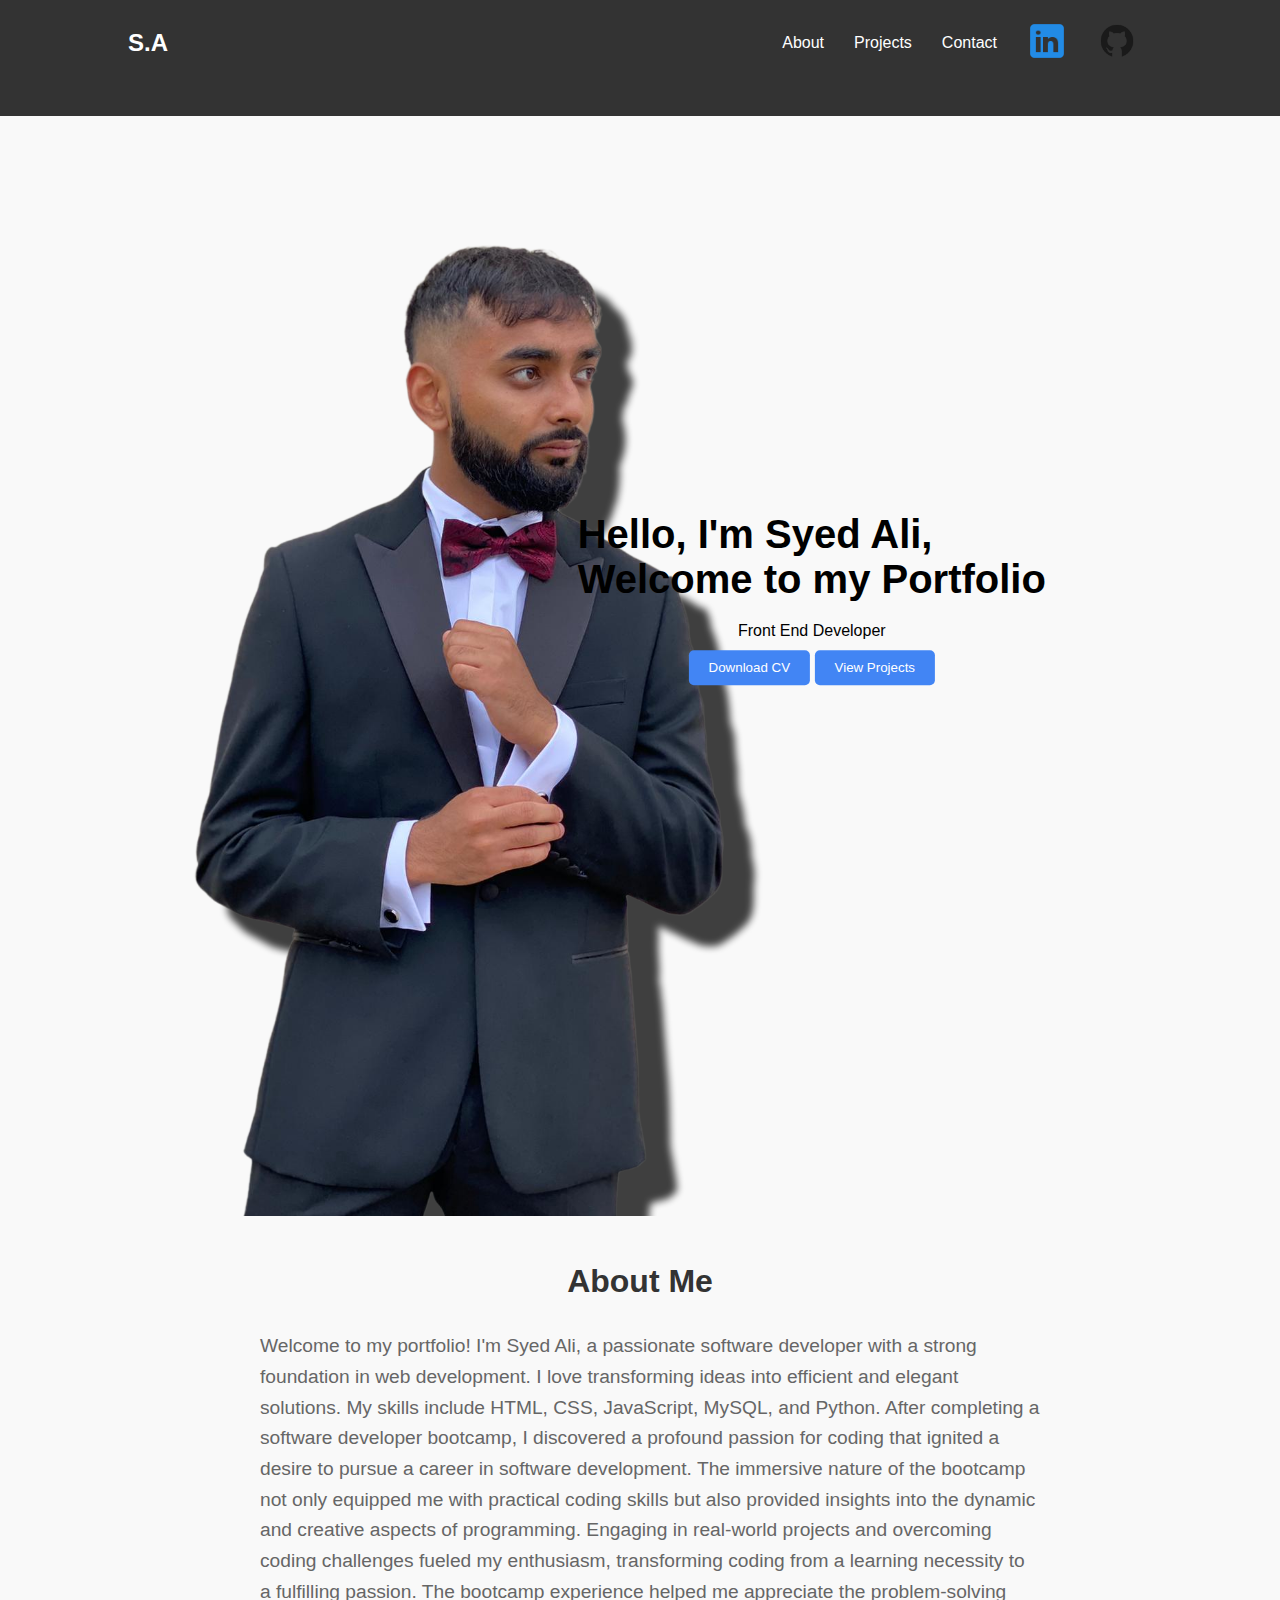
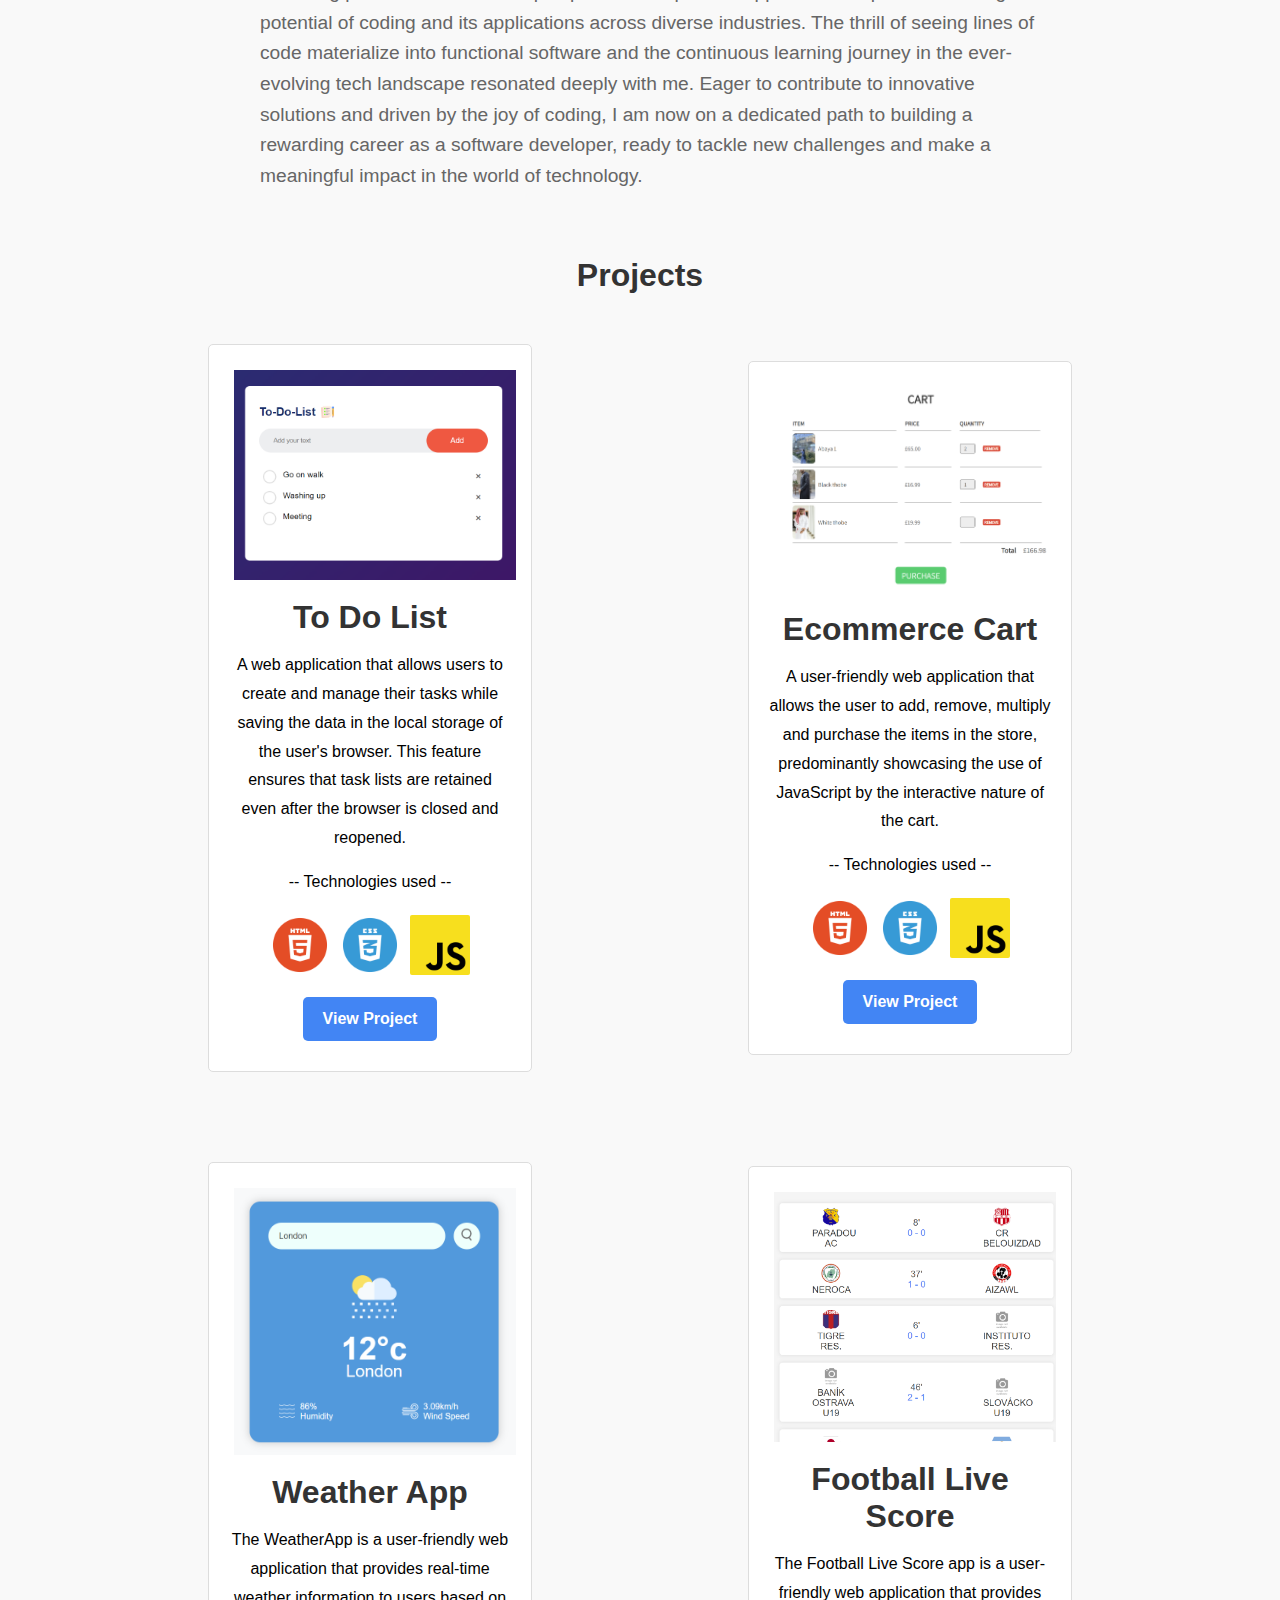
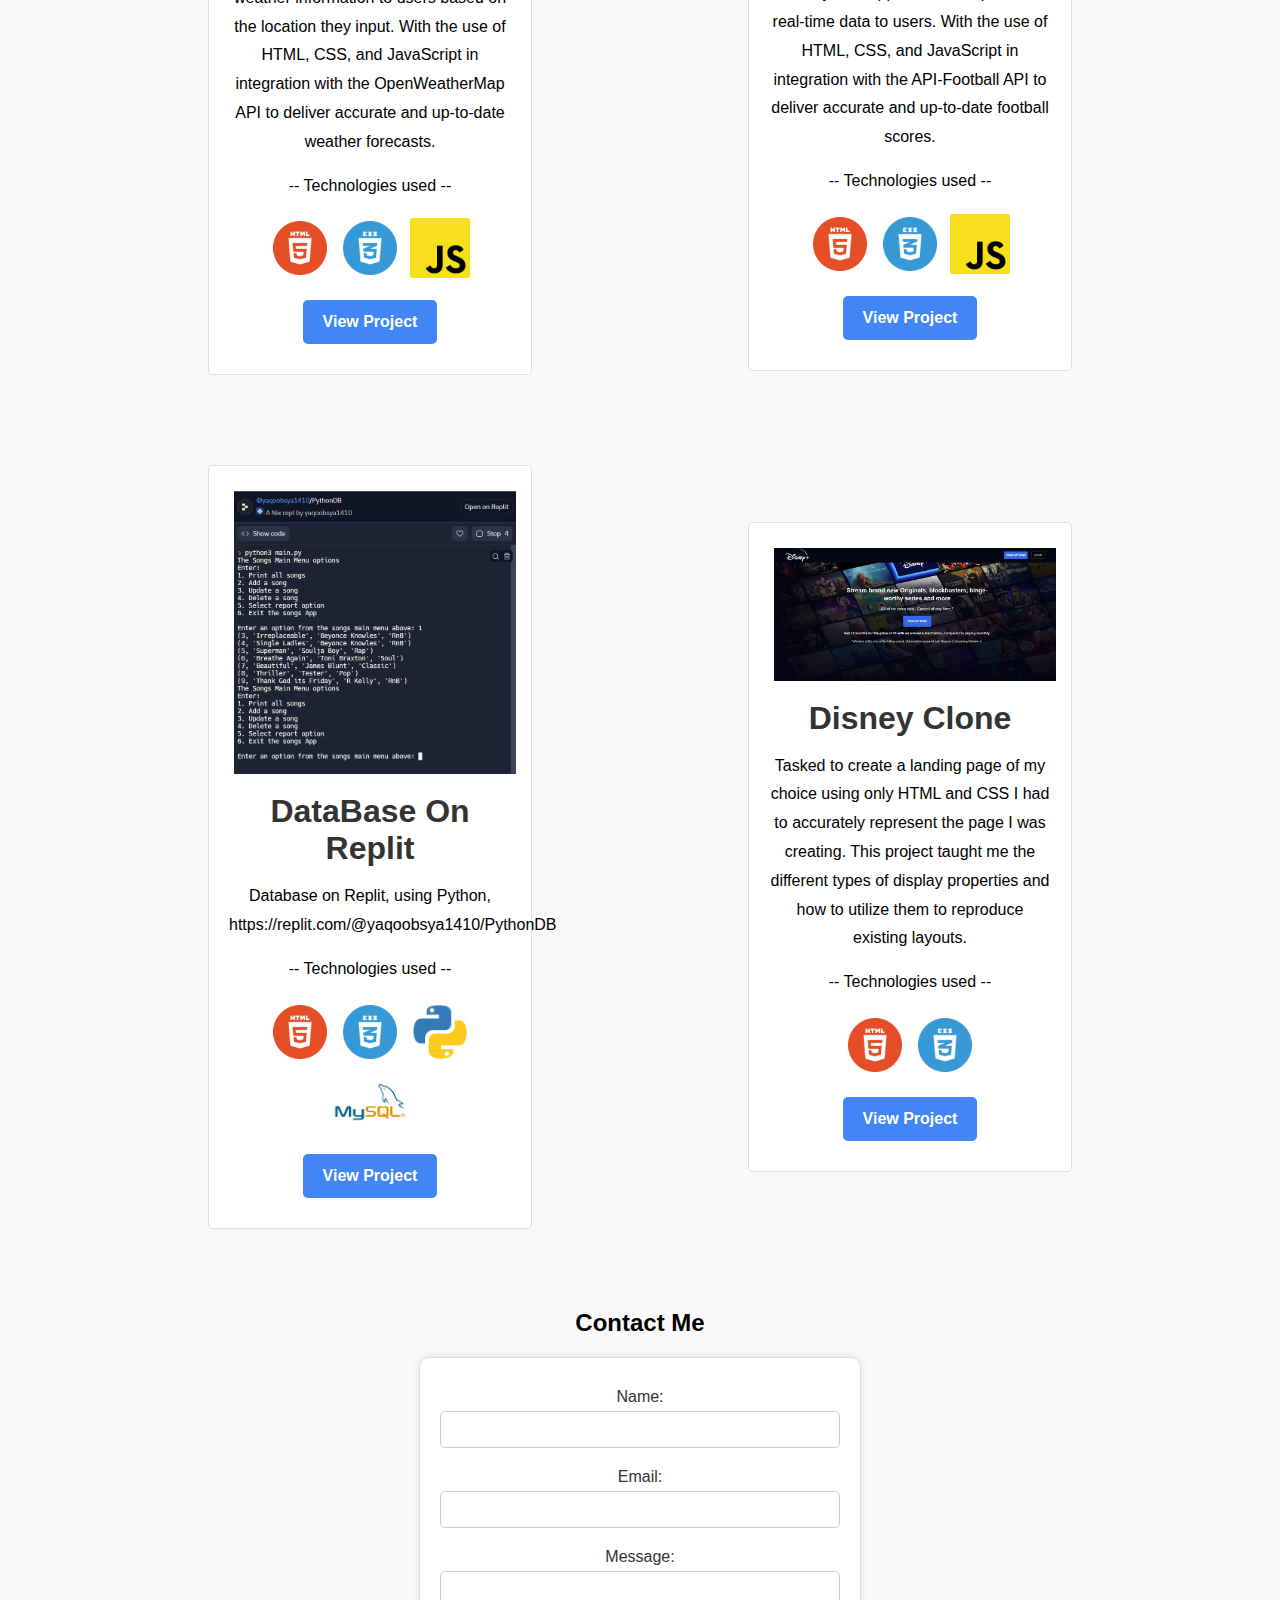
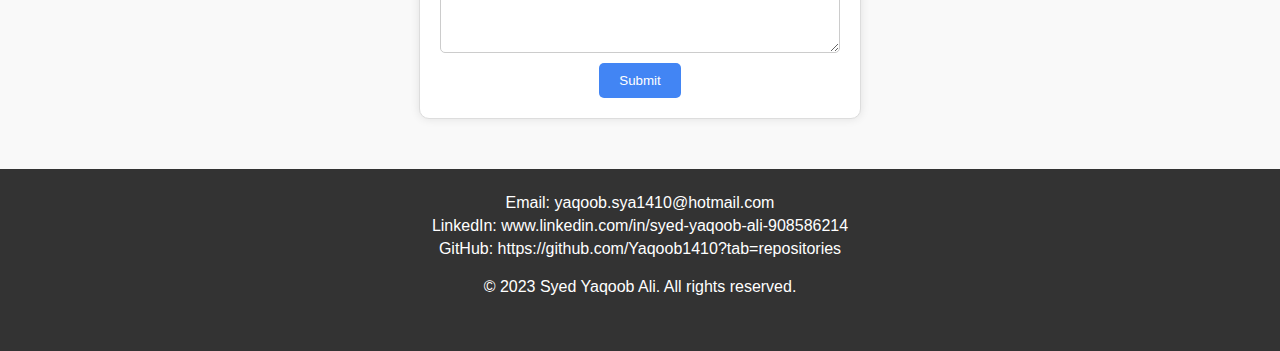
==== index.html @ 2370b1eb "Update index.html" ====
<!DOCTYPE html>
<html lang="en">

<head>
    <meta charset="UTF-8">
    <meta name="viewport" content="width=device-width, initial-scale=1.0">
    <title>Developer Portfolio</title>
    <link rel="stylesheet" href="style2.css">
</head>

<body>
    <nav class="navbar">
        <div class="container">
            <div class="logo">S.A</div>
            <div class="menu-icon" onclick="toggleMenu()">
                <div class="bar"></div>
                <div class="bar"></div>
                <div class="bar"></div>
            </div>
            <ul class="nav-list">
                <li><a href="#about">About</a></li>
                <li><a href="#projects">Projects</a></li>
                <li><a href="#contact">Contact</a></li>
                <li><a href="https://linkedin.com/in/syed-yaqoob-ali-908586214"><img class="nav-logo" src="Images/icons8-linkedin-50 (1).png" alt=""></a></li>
                <li><a href="https://github.com/Yaqoob1410?tab=repositories"><img class="nav-logo" src="Images/icons8-github-64.png" alt=""></a></li>
            </ul>
        </div>
    </nav>

    <section class="hero" id="hero">
        <div class="container">
            <div class="hero-content">
                <h1>Hello, I'm Syed Ali, <br> Welcome to my Portfolio</h1>
                <p>Front End Developer</p>
                <a href="Images/Syed Yaqoob Ali CV.pdf" download="your-cv.pdf"><button>Download CV</button></a>
                <button onclick="scrollToProjects()">View Projects</button>
            </div>
        </div>
    </section>

    <section class="about" id="about">
        <h2>About Me</h2>
        <div class="about-content">
            <p>Welcome to my portfolio! I'm Syed Ali, a passionate software developer with a strong foundation in web development. 
                I love transforming ideas into efficient and elegant solutions. My skills include HTML, CSS, JavaScript, MySQL, and Python. 
                After completing a software developer bootcamp, I discovered a profound passion for coding that ignited a desire to pursue a 
                career in software development. The immersive nature of the bootcamp not only equipped me with practical coding skills but also 
                provided insights into the dynamic and creative aspects of programming. Engaging in real-world projects and overcoming coding challenges 
                fueled my enthusiasm, transforming coding from a learning necessity to a fulfilling passion.
                The bootcamp experience helped me appreciate the problem-solving potential of coding and its applications across diverse industries. 
                The thrill of seeing lines of code materialize into functional software and the continuous learning journey in the ever-evolving tech 
                landscape resonated deeply with me. Eager to contribute to innovative solutions and driven by the joy of coding, I am now on a dedicated 
                path to building a rewarding career as a software developer, ready to tackle new
                challenges and make a meaningful impact in the world of technology.</p>
        </div>
    </section>

<section class="projects" id="projects">
    <h1>Projects</h1>
    <div class="main">
        <div class="cards">
            <div class="image">
                <img src="Images/To-do-list.png" alt="Project 1">
            </div>
            <div class="title">
                <h1>To Do List</h1>
            </div>
            <div class="des">
                <p>A web application that allows users to create and manage their tasks while saving the data in the local 
                    storage of the user's browser. This feature ensures that task lists are retained even after the browser is closed and reopened.</p>
                <p>-- Technologies used --</p>
                <img src="Images/html.png" alt="">
                <img src="Images/css.png" alt="">
                <img src="Images/javascript.png" alt="">
                <div class="button-container">
                    <button class="button"><a href="to-do-list/index.html">View Project</a></button>
                </div>
            </div>
        </div>
        <div class="cards">
            <div class="image">
                <img src="Images/Khaleeji-Cart.png" alt="Project 1">
            </div>
            <div class="title">
                <h1>Ecommerce Cart</h1>
            </div>
            <div class="des">
                <p>A user-friendly web application that allows the user to add, remove, multiply and purchase the items in the store,
                     predominantly showcasing the use of JavaScript by the interactive nature of the cart.</p>
                <p>-- Technologies used --</p>
                <img src="Images/html.png" alt="">
                <img src="Images/css.png" alt="">
                <img src="Images/javascript.png" alt="">
                <div class="button-container">
                    <button class="button"><a href="Shopping cart/store.html">View Project</a></button>
                </div>
            </div>
        </div>
        
        <div class="cards">
            <div class="image">
                <img src="Images/weatherApp.png" alt="Project 1">
            </div>
            <div class="title">
                <h1>Weather App</h1>
            </div>
            <div class="des">
                <p>The WeatherApp is a user-friendly web application that provides real-time weather information to users based on the location they input. 
                    With the use of HTML, CSS, and JavaScript in integration with the OpenWeatherMap API to deliver accurate and up-to-date weather forecasts.</p>
                <p>-- Technologies used --</p>
                <img src="Images/html.png" alt="">
                <img src="Images/css.png" alt="">
                <img src="Images/javascript.png" alt="">
                <div class="button-container">
                    <button class="button"><a href="Weather App/index.html">View Project</a></button>
                </div>
            </div>
        </div>

        <div class="cards">
            <div class="image">
                <img src="Images/Footy-live-score.png" alt="Project 1">
            </div>
            <div class="title">
                <h1>Football Live Score</h1>
            </div>
            <div class="des">
                <p>The Football Live Score app is a user-friendly web application that provides real-time data to users. 
                    With the use of HTML, CSS, and JavaScript in integration with the API-Football API to deliver accurate and up-to-date football scores. </p>
                <p>-- Technologies used --</p>
                <img src="Images/html.png" alt="">
                <img src="Images/css.png" alt="">
                <img src="Images/javascript.png" alt="">
                <div class="button-container">
                    <button class="button"><a href="footy app/index.html">View Project</a></button>
                </div>
            </div>
        </div>

        <div class="cards">
            <div class="image">
                <img src="Images/replit.png" alt="Project 1">
            </div>
            <div class="title">
                <h1>DataBase On Replit</h1>
            </div>
            <div class="des">
                <p>Database on Replit, using Python,
                   <a>https://replit.com/@yaqoobsya1410/PythonDB</a></p>
                <p>-- Technologies used --</p>
                <img src="Images/html.png" alt="">
                <img src="Images/css.png" alt="">
                <img src="Images/python.png" alt="">
                <img src="Images/MySQL.png" alt="">
                <div class="button-container">
                    <button class="button"><a href="Python/PortfolioPython/index.html">View Project</a></button>
                </div>
            </div>
        </div>

        <div class="cards">
            <div class="image">
                <img src="Images/DisneySS.png" alt="Project 1">
            </div>
            <div class="title">
                <h1>Disney Clone</h1>
            </div>
            <div class="des">
                <p>Tasked to create a landing page of my choice using only HTML and CSS I had to accurately represent the page I was creating. 
                    This project taught me the different types of display properties and how to utilize them to reproduce existing layouts.</p>
                <p>-- Technologies used --</p>
                <img src="Images/html.png" alt="">
                <img src="Images/css.png" alt="">
                <div class="button-container">
                    <button class="button"><a href="Disney/index.html">View Project</a></button>
                </div>
            </div>
        </div>
    </div>

</section>

    <div class="container">
        <h2>Contact Me</h2>
        <form id="contactForm" onsubmit="submitForm(event)">
            <label for="name">Name:</label>
            <input type="text" id="name" name="name" required>

            <label for="email">Email:</label>
            <input type="email" id="email" name="email" required>

            <label for="message">Message:</label>
            <textarea id="message" name="message" rows="4" required></textarea>

            <button type="submit">Submit</button>
        </form>
        <p id="confirmationMessage"></p>
    </div>

    <footer>
        <div class="container">
            <div class="contact-info" id="contact">
                <p>Email: yaqoob.sya1410@hotmail.com</p>
                <p>LinkedIn: www.linkedin.com/in/syed-yaqoob-ali-908586214</p>
                <p>GitHub: <a href="https://github.com/Yaqoob1410?tab=repositories" target="_blank"></a>https://github.com/Yaqoob1410?tab=repositories</p>
            </div>
            <div class="copyright">
                <p>&copy; 2023 Syed Yaqoob Ali. All rights reserved.</p>
            </div>
        </div>
    </footer>   

    <script>
        function scrollToProjects() {
            document.getElementById('projects').scrollIntoView({
                behavior: 'smooth'
            });
        }

        function toggleMenu() {
            var navList = document.querySelector('.nav-list');
            navList.classList.toggle('show');
        }

        function submitForm(event) {
            event.preventDefault();

            // Form fields
            var name = document.getElementById('name').value;
            var email = document.getElementById('email').value;
            var message = document.getElementById('message').value;

            // Simple form validation
            if (name.trim() === '' || email.trim() === '' || message.trim() === '') {
                alert('Please fill in all fields.');
                return;
            }

            // Display confirmation message
            var confirmationMessage = document.getElementById('confirmationMessage');
            confirmationMessage.textContent = `Thank you, ${name}! Your message has been received.`;

            // Clear form fields
            document.getElementById('contactForm').reset();
        }

        let slideIndex = 0;
        showSlides();

        function plusSlides(n) {
            showSlides(slideIndex += n);
        }

        function showSlides() {
            let i;
            const slides = document.getElementsByClassName("mySlides");
            if (slideIndex >= slides.length) { slideIndex = 0 }
            if (slideIndex < 0) { slideIndex = slides.length - 1 }
            for (i = 0; i < slides.length; i++) {
                slides[i].style.display = "none";
            }
            slides[slideIndex].style.display = "block";
            slideIndex++;
            setTimeout(showSlides, 5000); // Change slide every 2 seconds
        }

    </script>
</body>

</html>
---- style2.css ----
body {
    font-family: 'Arial', sans-serif;
    margin: 0;
    padding: 0;
    background-color: #f9f9f9;
}

.container {
    width: 80%;
    margin: 0 auto;
}


h1, h2, h3, h4, h5, h6 {
    text-align: center;
}
h1 {
    margin: 0;
}

p {
    margin: 5px 0;
}

.navbar {
    background-color: #333;
    color: #fff;
    padding: 5px 0;
}

.navbar .container {
    display: flex;
    justify-content: space-between;
    align-items: center;
}

.logo {
    font-size: 24px;
    font-weight: bold;
}

.nav-list {
    list-style: none;
    display: flex;
    align-items: center;
}

.nav-list li {
    margin: 0 15px;
}

.nav-list a {
    text-decoration: none;
    color: #fff;
}

.nav-logo {
    height: 40px; /* Set the initial height */
    transition: transform 0.3s ease-in-out; /* Add a transition for smooth scaling */
}

.nav-logo:hover {
    transform: scale(1.2); /* Scale the logo on hover */
}

.menu-icon {
    display: none;
    flex-direction: column;
    cursor: pointer;
}

li a img {
    height: 40px;
}

.bar {
    height: 5px;
    width: 30px;
    background-color: #fff;
    margin: 6px 0;
}

@media screen and (max-width: 768px) {
    .menu-icon {
        display: flex;
    }

    .nav-list {
        display: none;
        flex-direction: column;
        width: 100%;
        position: absolute;
        top: 60px;
        left: 0;
        background-color: #333;
    }

    .nav-list.show {
        display: flex;
    }
}


.hero {
    background-image: url('Images/portfolio_pic_edit.png');
    background-size: contain;
    background-position: center;
    background-repeat: no-repeat;
    background-position-y: 100px;
    background-position-x: 50px;
    text-align: center;
    padding: 100px 0;
    height: 100vh;
    position: relative; /* Add this line to set .hero-content's position relative to the hero */

}

/* Add a media query for smaller screens */
@media only screen and (max-width: 768px) {
    .hero {
        background-position: center;
        background-position-y: 50px;
        background-position-x: 20px;
    }
}

.hero-content {
    max-width: 600px;
    margin: 0 auto;
    position: absolute;
    top: 50%;
    right: 0;
    transform: translate(-50%, -90%);
    text-align: right; /* Align text and button to the right */
    text-align: center;
}

.hero h1 {
    font-size: 40px;
    margin: 20px 0;
    text-align: left;
}

.hero p {
    margin: 10px 0;
}

.hero-socials {
    padding: 20px;
}

button {
    background-color: #4285f4;
    color: #fff;
    padding: 10px 20px;
    border: none;
    border-radius: 5px;
    cursor: pointer;
}

button:hover {
    background-color: #3367d6;
}
/* Add this CSS code to your style2.css file or in the head of your HTML document */


.about {
    background-color: #f8f8f8; /* Background color for the About section */
    padding: 50px 0; /* Add some padding for better spacing */

    /* Center the content */
    display: flex;
    flex-direction: column;
    align-items: center;
    text-align: center;
}

.about h2 {
    font-size: 2em; /* Adjust the font size as needed */
    color: #333; /* Text color */
}

.about-content {
    max-width: 800px; /* Limit the width of the content */
    display: flex; /* Use flexbox to align image and text */
    align-items: center; /* Align items vertically in the flex container */
    justify-content: center; /* Center the content horizontally */
    text-align: left; /* Align text to the left */
}

.about-content p {
    font-size: 1.2em; /* Adjust the font size as needed */
    color: #666; /* Text color */
    line-height: 1.6; /* Set line height for better readability */
    margin-left: 20px; /* Add some space between the image and text */
}

.projects h1 {
    font-size: 2em; /* Adjust the font size as needed */
    color: #333; /* Text color */
}

.main {
    display: flex;
    flex-wrap: wrap;
    justify-content: space-around;
    align-items: center;
    padding: 0 100px;
}

.cards {
    background-color: #fff;
    border: 1px solid #ddd;
    width: 30%;
    border-radius: 5px;
    margin: 40px;
    border-radius: 5px;
    padding: 20px;
    text-align: center;
    cursor: pointer;
    transition: transform 0.3s ease-in-out;
    box-sizing: border-box;
    margin-top: 50px;
    display: inline-block;
}

.cards:hover{
    transform: scale(1.05);
}

.image img{
    width: 100%;
    margin: 5px;
}

.title {
    text-align: center;
    padding: 10px 0;
}

.des {
    text-align: center;
}

.des p {
    line-height: 1.8em;
    padding-bottom: 10px;
}

.des img {
    border-radius: 5px;
    height: 60px;
    padding: 3px;
    transition: transform 0.5s ease-in-out, height 0.5s ease-in-out; /* Add transition for height */
}

.des img:hover {
    transform: rotate(360deg) scale(1.2); /* Apply both rotation and scaling on hover */
}

.button-container {
    margin-bottom: 10px; /* Adjust as needed */
    margin-top: 15px; /* Adjust as needed */

}

.button {
    background-color: #4285f4;
    color: #fff;
    padding: 10px 20px;
    border: none;
    border-radius: 5px;
    cursor: pointer;
    transition: background-color 0.3s ease-in-out;
    text-align: center;
    font-size: 16px;
    font-weight: bold;
    line-height: 1.5;
}

.button a {
    text-decoration: none;
    color: inherit; /* Use the button's text color */
}

.button:hover {
    background-color: #3367d6;
}

footer {
    width: 100%;
    background-color: #333;
    color: #fff;
    text-align: center;
    padding: 20px 0;
}

.contact-info p {
    margin: 5px 0;
}

.contact-info {
    text-align: center;
}

.contact-info a {
    color: #fff;
    text-decoration: underline;
}

.copyright {
    margin-top: 20px;
}


/* ... Your existing styles ... */

.container {
    width: 80%;
    margin: 0 auto;
}

/* Add styles for the contactForm */
#contactFormContainer {
    text-align: center; /* Center the text */
}

#contactForm {
    width: 60%; /* Adjust the width as needed */
    max-width: 400px; /* Add a max-width for responsiveness */
    margin: 0 auto; /* Center the form horizontally */
    display: flex;
    flex-direction: column;
    align-items: center;
    background-color: #fff;
    border: 1px solid #ddd;
    border-radius: 10px;
    padding: 20px;
    margin-top: 20px;
    box-shadow: 0 0 10px rgba(0, 0, 0, 0.1);
}

label {
    margin-top: 10px;
    color: #333;
}

input,
textarea {
    width: 100%;
    padding: 10px;
    margin-top: 5px;
    margin-bottom: 10px;
    box-sizing: border-box;
    border: 1px solid #ccc;
    border-radius: 5px;
}

button {
    background-color: #4285f4;
    color: #fff;
    padding: 10px 20px;
    border: none;
    border-radius: 5px;
    cursor: pointer;
    transition: background-color 0.3s ease-in-out;
}

button:hover {
    background-color: #3367d6;
}

#confirmationMessage {
    margin-top: 20px;
    color: #333;
}


.about {
    padding: 20px 0; /* Reduce the padding on the top and bottom */
    background-color: #f9f9f9;
    margin-bottom: 20px; /* Reduce the margin between sections */
}

.projects {
    padding: 20px 0; /* Reduce the padding on the top and bottom */
}

.container {
    padding-bottom: 30px; /* Increase the padding between the contact section and footer */
}

#download-btn {

    background-color: #4285f4;
    color: #fff;
    padding: 10px 20px;
    border: none;
    border-radius: 5px;
    cursor: pointer;
  }

#download-btn:hover {
    background-color: #3367d6;
}


/* ... (your existing styles) ... */

/* Media query for screens with a maximum width of 768px (typical for mobile devices) */
@media screen and (max-width: 768px) {

    /* Navbar styles */
    .navbar .container {
        flex-direction: column;
        align-items: flex-start;
    }

    .logo {
        margin-bottom: 10px;
    }

    .nav-list {
        display: none;
        flex-direction: column;
        width: 100%;
        position: absolute;
        top: 60px;
        left: 0;
        background-color: #333;
    }

    .nav-list.show {
        display: flex;
    }

    .nav-list li {
        margin: 10px 0;
    }

    /* Hero styles */
    .hero-content {
        top: 50%;
        transform: translate(-50%, -50%);
        text-align: center;
    }

    .hero h1 {
        font-size: 28px;
    }

    /* About section styles */
    .about-content {
        flex-direction: column;
        text-align: center;
    }

    /* Projects section styles */
    .main {
        flex-direction: column;
        padding: 0 20px;
    }

    .cards {
        width: 100%;
        margin: 20px 0;
    }

    /* Contact Me section styles */
    #contactForm {
        width: 100%;
        max-width: 100%;
    }

    /* Footer styles */
    footer {
        padding: 10px 0;
    }

}
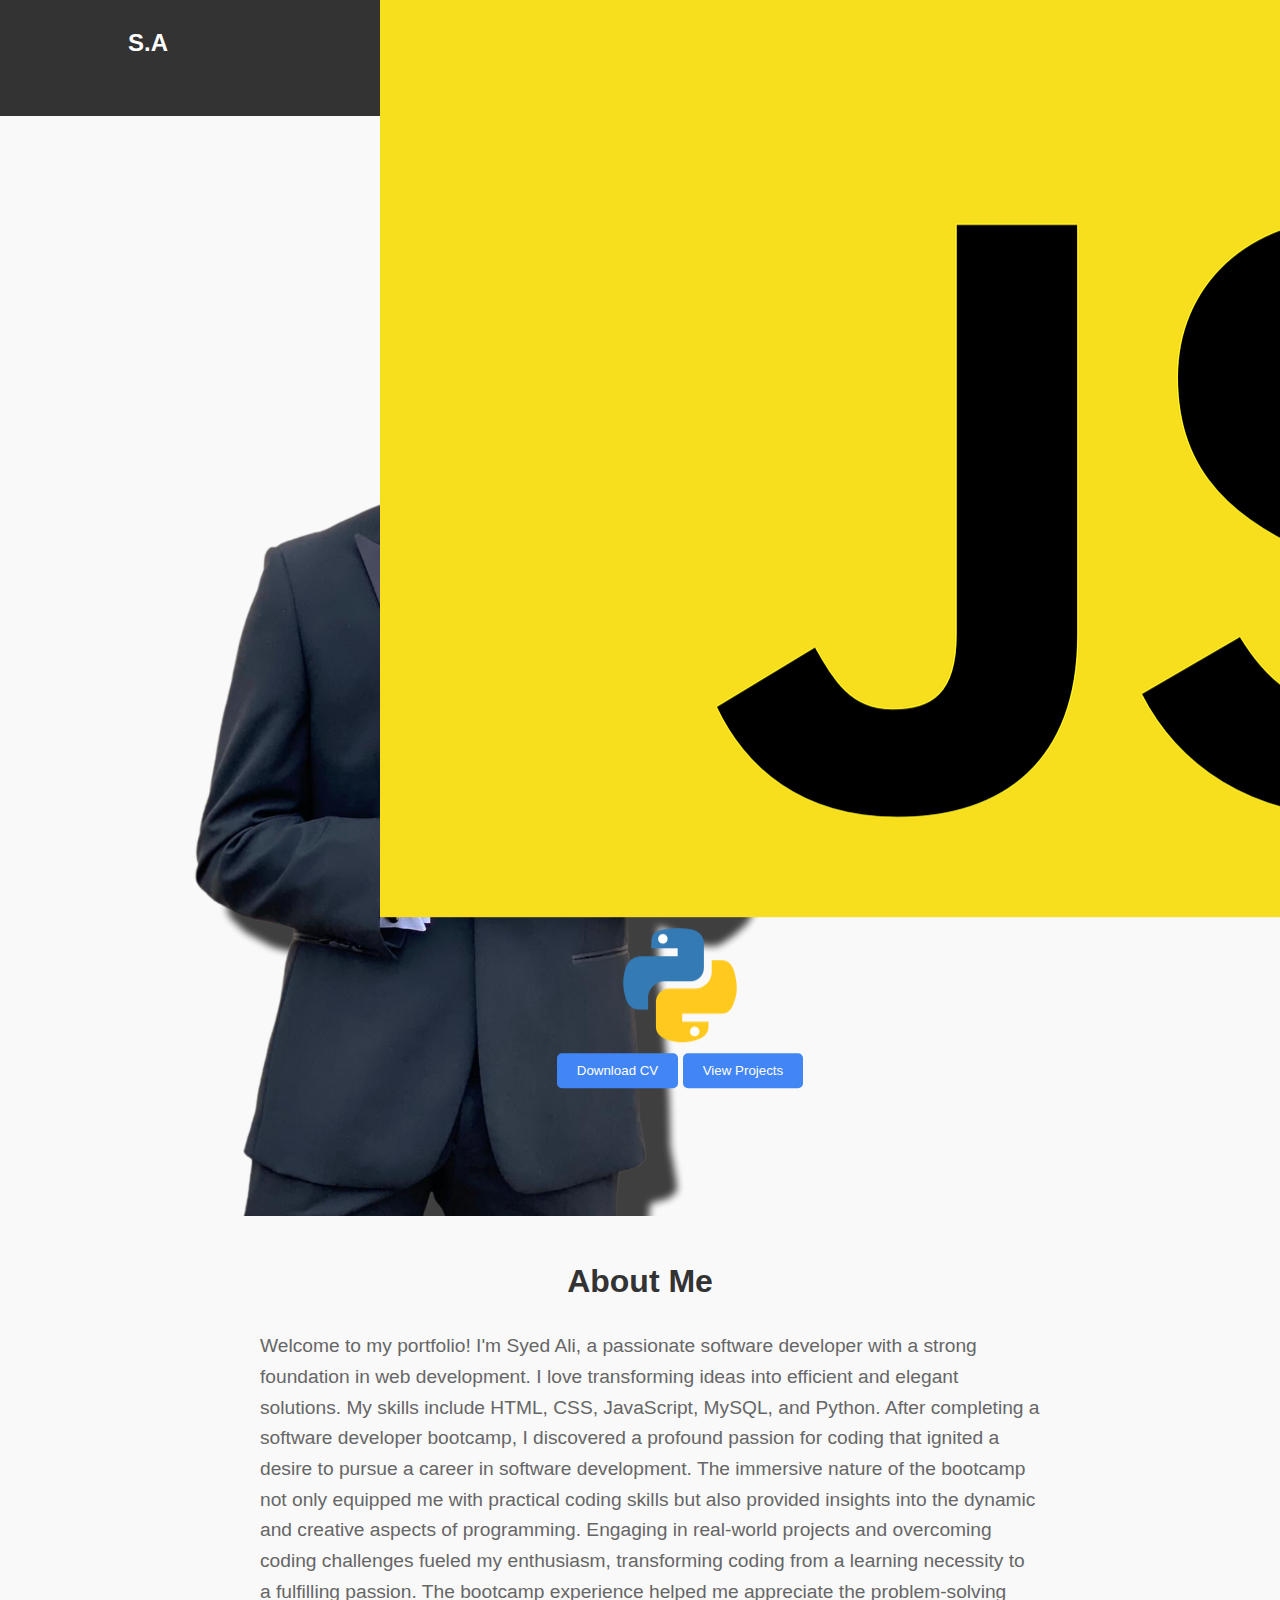
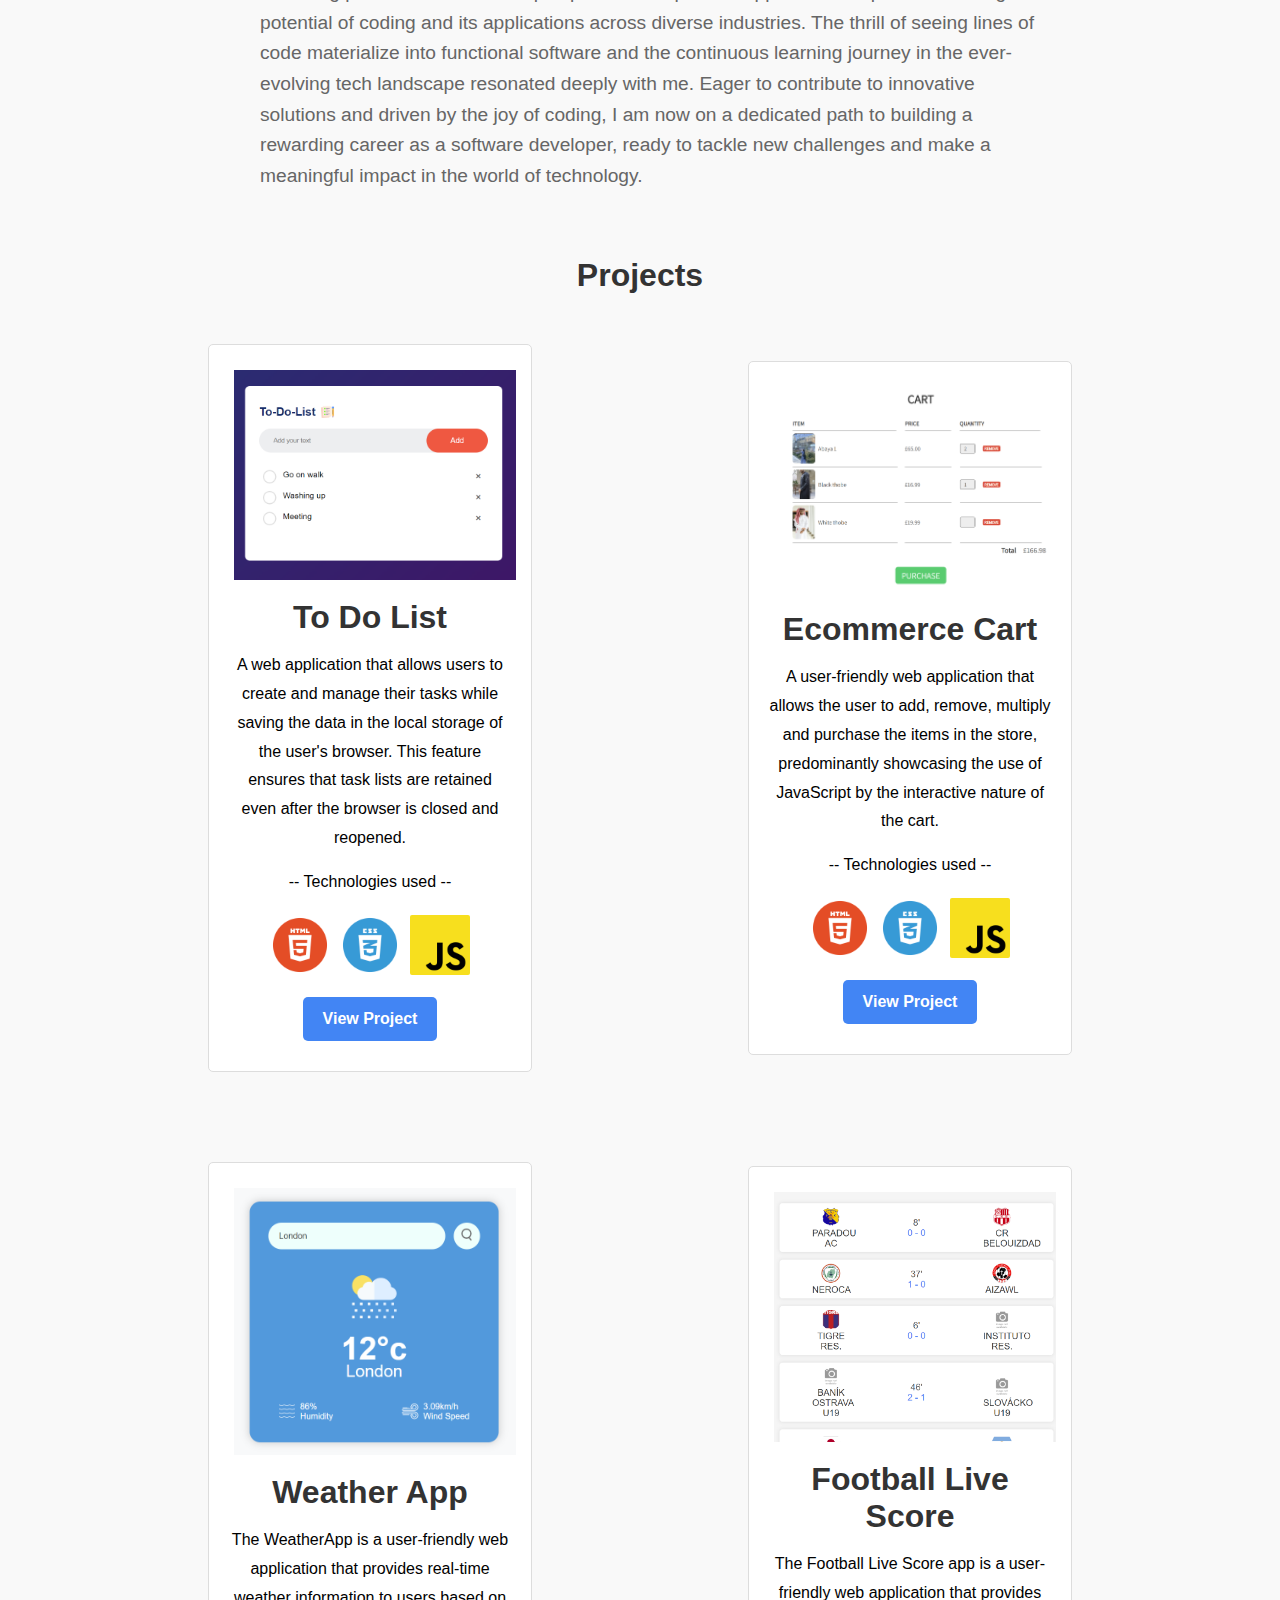
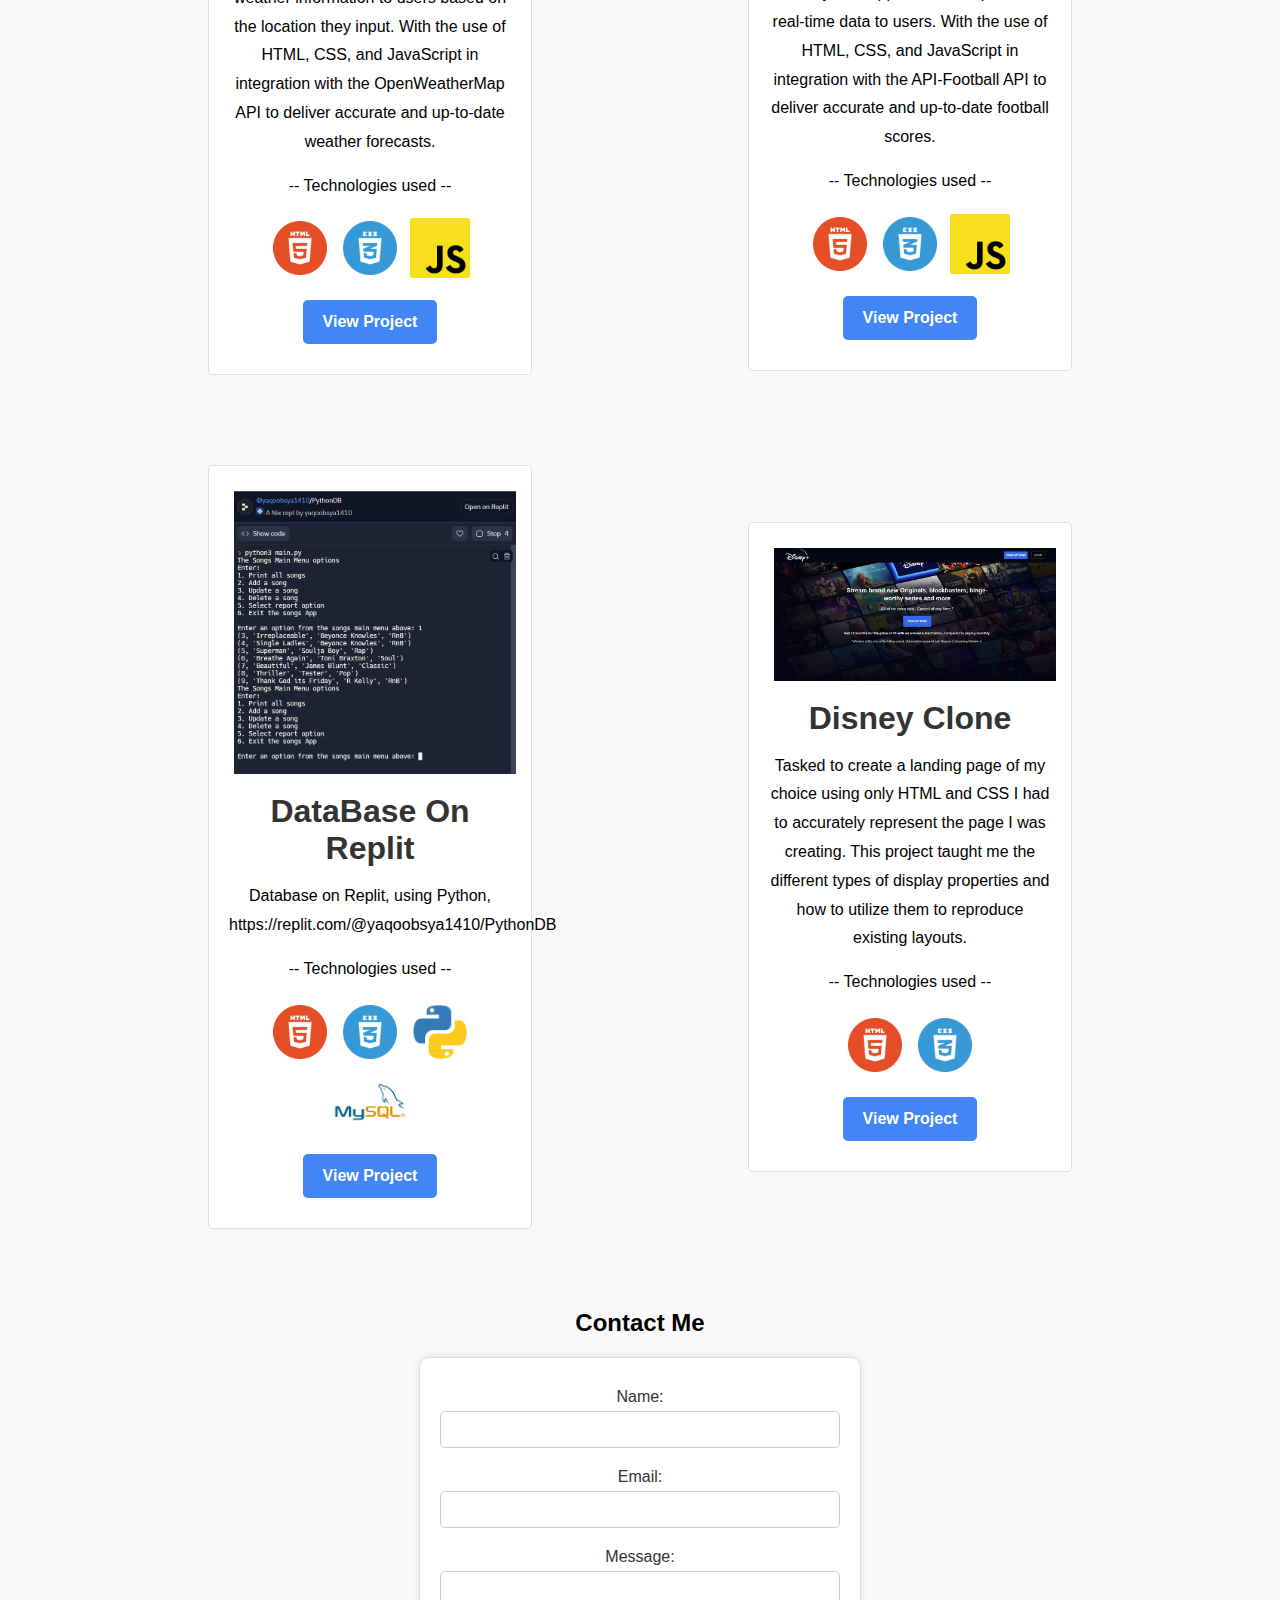
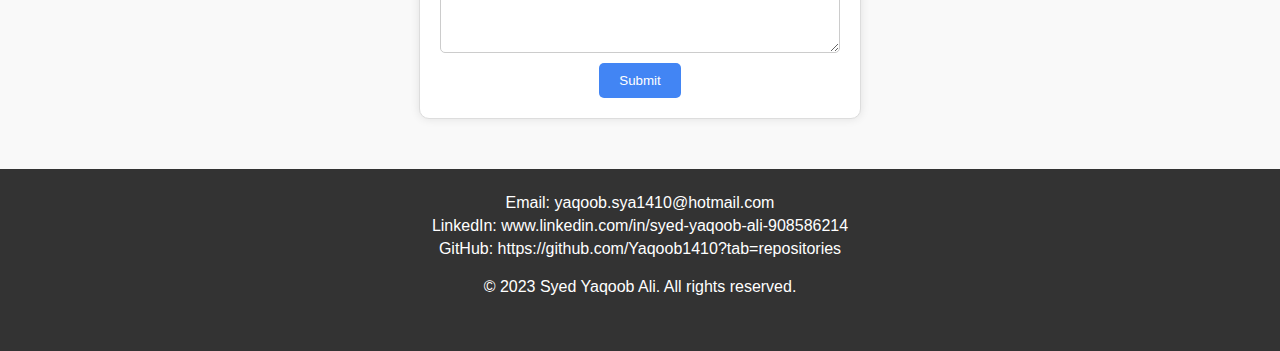
==== commit a8c56b37: "Update index.html" ====
--- a/index.html
+++ b/index.html
@@ -4,7 +4,7 @@
 <head>
     <meta charset="UTF-8">
     <meta name="viewport" content="width=device-width, initial-scale=1.0">
-    <title>Developer Portfolio</title>
+    <title>Syed ALi</title>
     <link rel="stylesheet" href="style2.css">
 </head>
 
@@ -30,10 +30,18 @@
     <section class="hero" id="hero">
         <div class="container">
             <div class="hero-content">
-                <h1>Hello, I'm Syed Ali, <br> Welcome to my Portfolio</h1>
+                <h1>Hello, <br class="h1-break"> I'm Syed Ali, <br> Welcome to my Portfolio</h1>
                 <p>Front End Developer</p>
-                <a href="Images/Syed Yaqoob Ali CV.pdf" download="your-cv.pdf"><button>Download CV</button></a>
-                <button onclick="scrollToProjects()">View Projects</button>
+                <div class="techs">
+                    <img src="Images/html.png" alt="">
+                    <img src="Images/css.png" alt="">
+                    <img src="Images/javascript.png" alt="">
+                    <img src="Images/react logo.png" alt="">
+                    <img src="Images/python.png" alt="">
+                    <img src="Images/sql-server.png" alt="">
+                </div>
+                <a href="Images/Syed Yaqoob Ali CV.pdf" download="your-cv.pdf"><button class="hero-btn">Download CV</button></a>
+                <button class="hero-btn" onclick="scrollToProjects()">View Projects</button>
             </div>
         </div>
     </section>
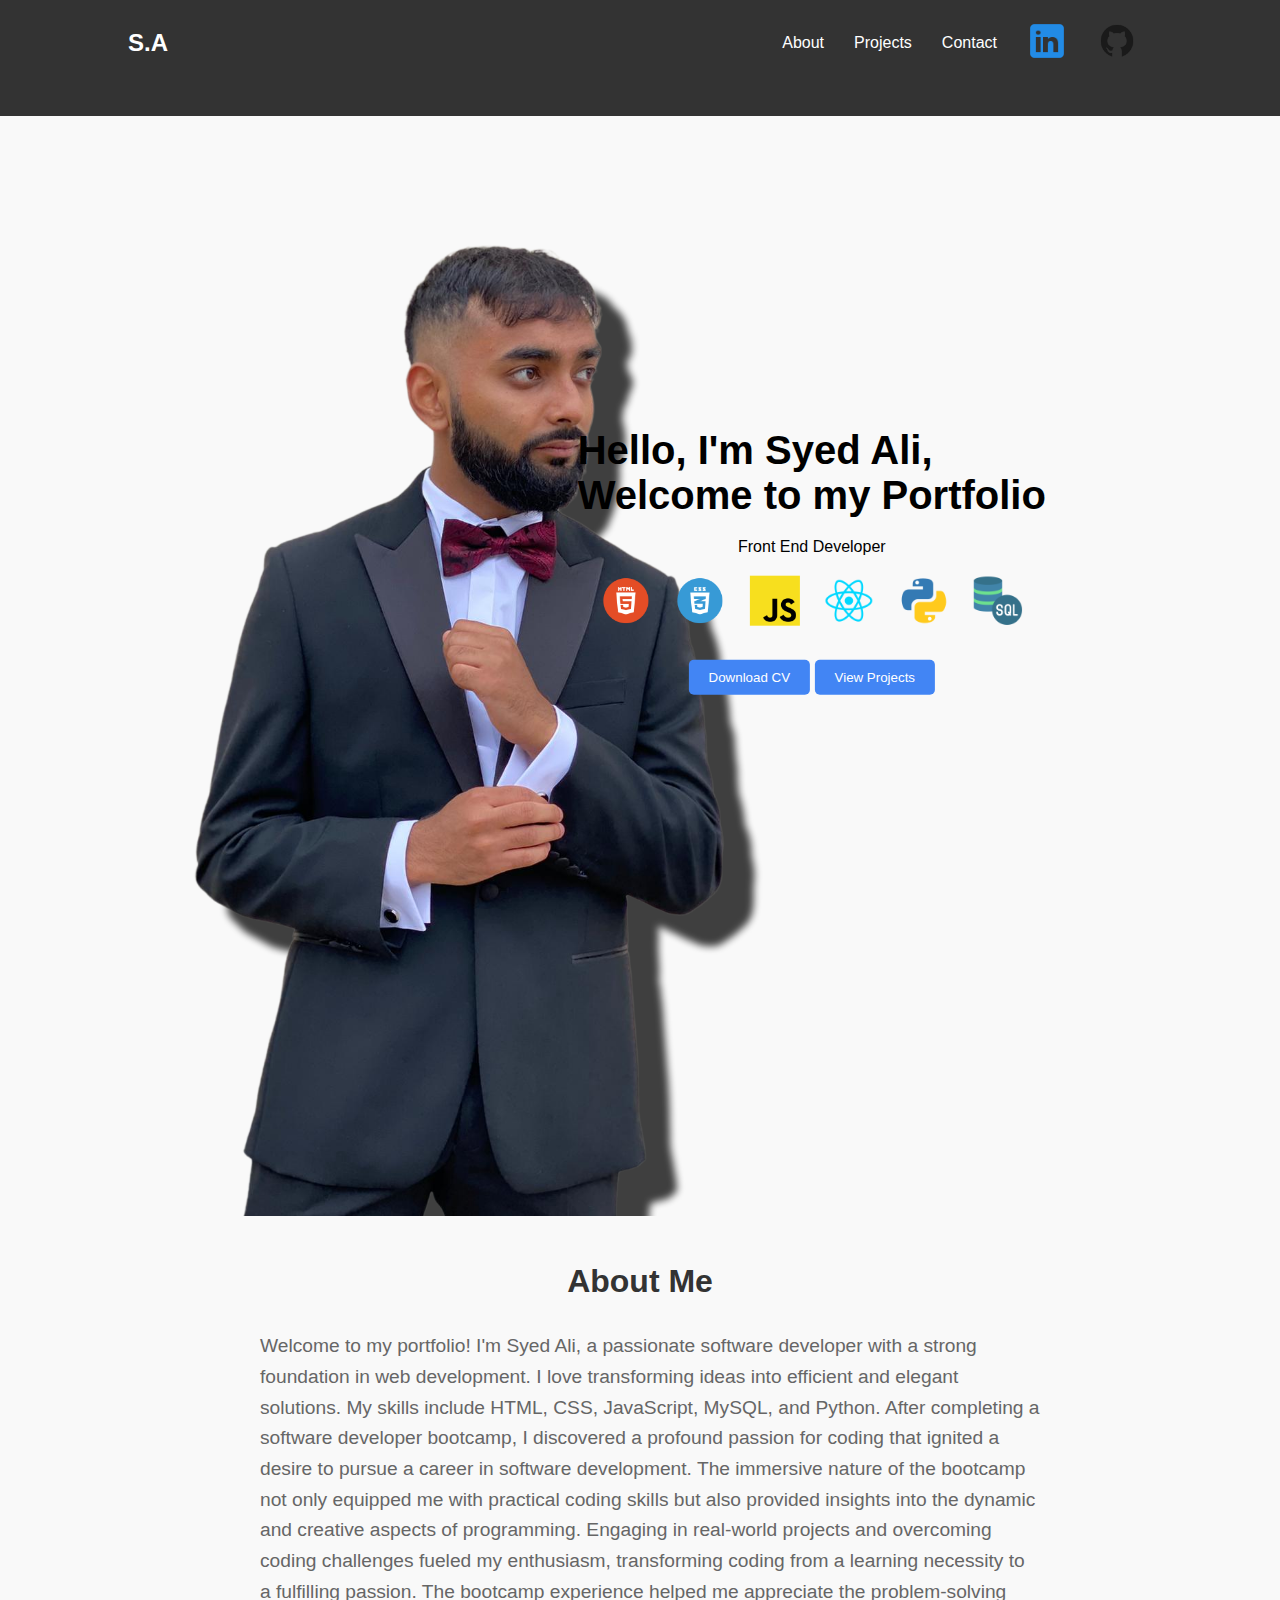
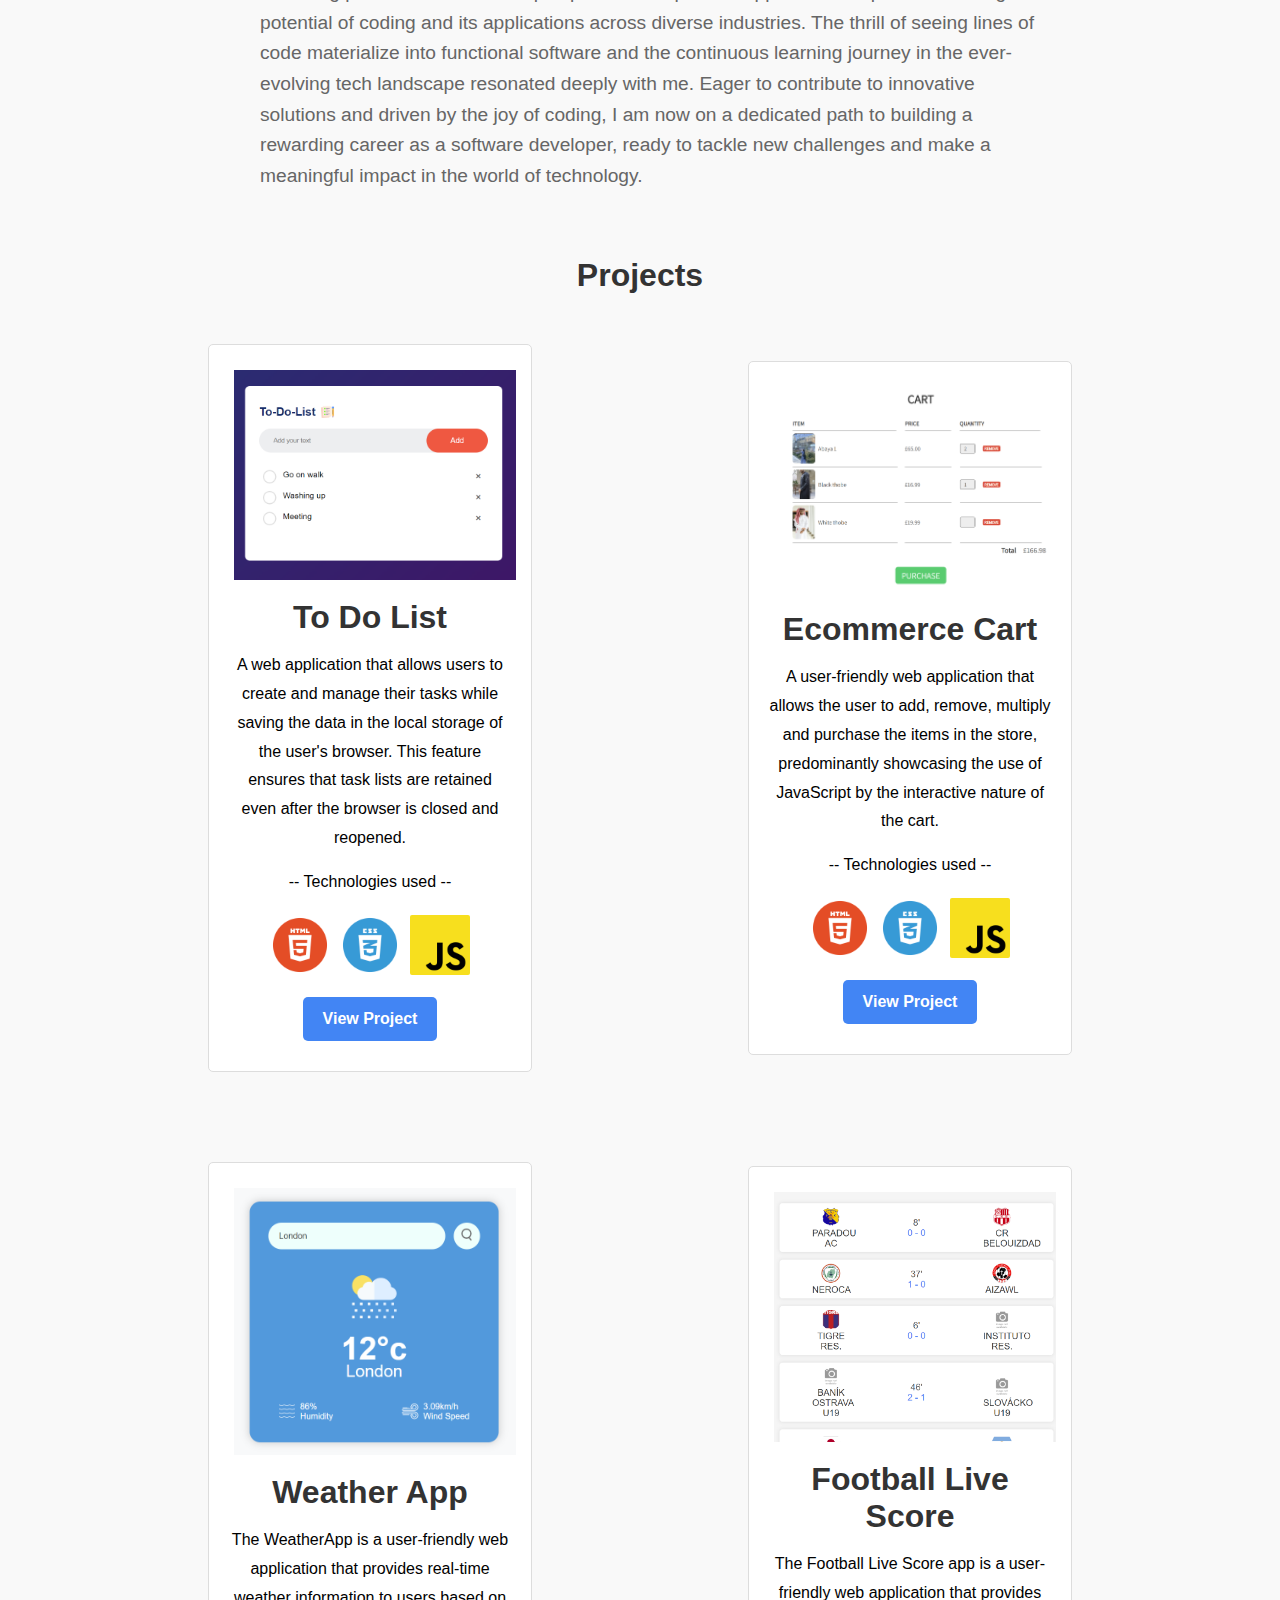
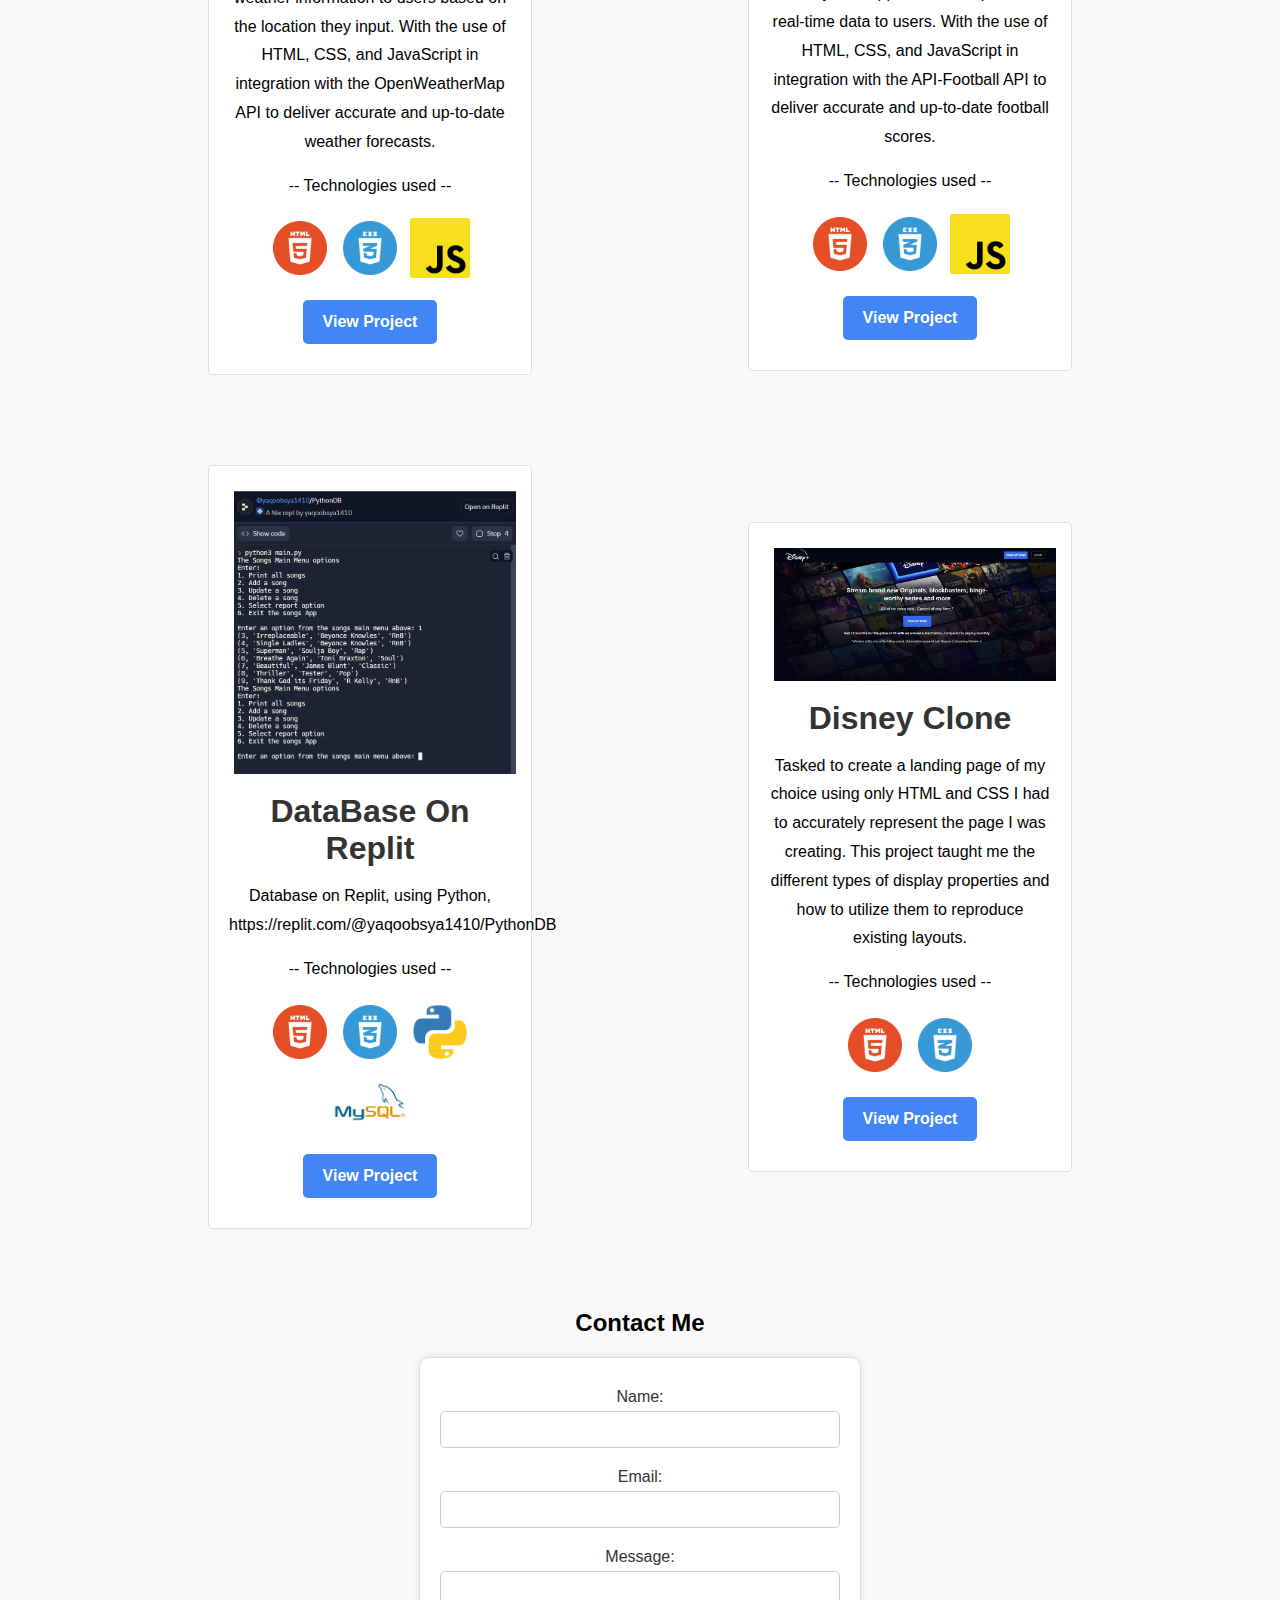
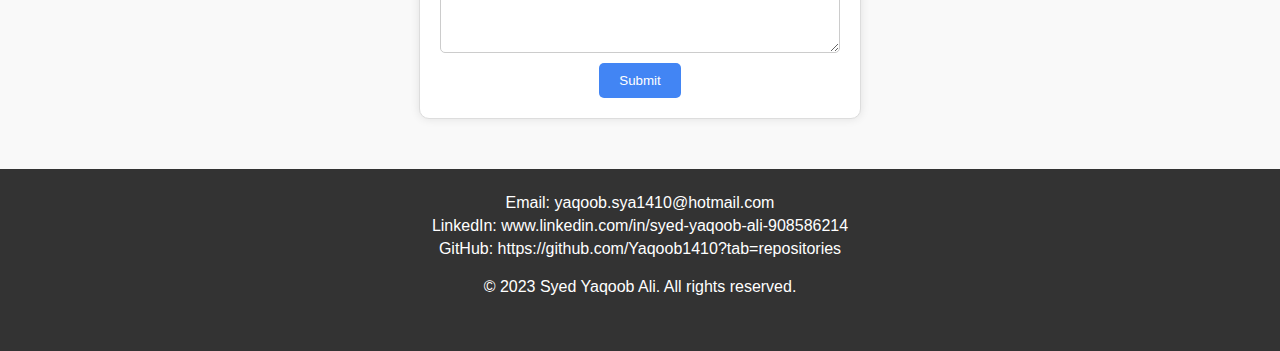
==== commit 9f58f535: "Update index.html" ====
--- a/index.html
+++ b/index.html
@@ -4,7 +4,7 @@
 <head>
     <meta charset="UTF-8">
     <meta name="viewport" content="width=device-width, initial-scale=1.0">
-    <title>Syed ALi</title>
+    <title>Syed Ali</title>
     <link rel="stylesheet" href="style2.css">
 </head>
 
--- a/style2.css
+++ b/style2.css
@@ -114,15 +114,107 @@
     position: relative; /* Add this line to set .hero-content's position relative to the hero */
 
 }
-
 /* Add a media query for smaller screens */
-@media only screen and (max-width: 768px) {
+@media only screen and (max-width: 767px) {
     .hero {
+        background-image: none;
+        padding: 0;
+        height: 90vh;
+    }
+
+    .hero-content {
+        max-width: 667px;
+        position: absolute;
+        bottom: -10%; /* Adjust the top value to move content up */
+        left: 50%;
+        transform: translate(-50%, -50%);
+        text-align: center; /* Center text for smaller screens */
+    }
+
+    .hero h1 {
+        font-size: 28px; /* Adjust font size for better readability on mobile */
+        margin-bottom: 15px; /* Adjust margin for smaller screens */
+        line-height: 40px;
+        text-align: center; /* Center text on smaller screens */
+    }
+    .br{
+        display: block;
+    }
+
+}
+
+/* iPad Portrait */
+@media only screen and (min-device-width: 768px) and (max-device-width: 1024px) and (-webkit-min-device-pixel-ratio: 1) {
+    .hero {
+        /* Adjust hero section styles accordingly for iPad Portrait */
         background-position: center;
         background-position-y: 50px;
         background-position-x: 20px;
     }
-}
+
+    .hero-content {
+        /* Adjust hero content styles accordingly for iPad Portrait */
+        max-width: 667px;
+        position: absolute;
+        top: 20%;
+        left: 50%;
+        right: 0;
+        transform: translate(-50%, -90%);
+        text-align: right;
+        text-align: center;
+    }
+
+    .hero h1 {
+        font-size: 40px;
+        margin: 20px 0;
+        text-align: left;
+    }
+
+    .hero p {
+        margin: 10px 0;
+    }
+
+    .hero-socials {
+        padding: 20px;
+    }
+}
+
+/* iPad Landscape */
+@media only screen and (min-device-width: 1024px) and (max-device-width: 768px) and (-webkit-min-device-pixel-ratio: 1) {
+    .hero {
+        /* Adjust hero section styles accordingly for iPad Landscape */
+        background-position: center;
+        background-position-y: 50px;
+        background-position-x: 20px;
+    }
+
+    .hero-content {
+        /* Adjust hero content styles accordingly for iPad Landscape */
+        max-width: 667px;
+        position: absolute;
+        top: 20%;
+        left: 50%;
+        right: 0;
+        transform: translate(-50%, -90%);
+        text-align: right;
+        text-align: center;
+    }
+
+    .hero h1 {
+        font-size: 40px;
+        margin: 20px 0;
+        text-align: left;
+    }
+
+    .hero p {
+        margin: 10px 0;
+    }
+
+    .hero-socials {
+        padding: 20px;
+    }
+}
+
 
 .hero-content {
     max-width: 600px;
@@ -141,6 +233,11 @@
     text-align: left;
 }
 
+.h1-break {
+    display: none;
+
+}
+
 .hero p {
     margin: 10px 0;
 }
@@ -149,6 +246,17 @@
     padding: 20px;
 }
 
+.techs img {
+    height: 50px;
+    margin: 10px;
+    padding-bottom: 20px;
+    transition: transform 0.5s ease-in-out, height 0.5s ease-in-out; /* Add transition for height */
+
+}
+
+.techs img:hover {
+    transform: scale(1.2); 
+}
 button {
     background-color: #4285f4;
     color: #fff;
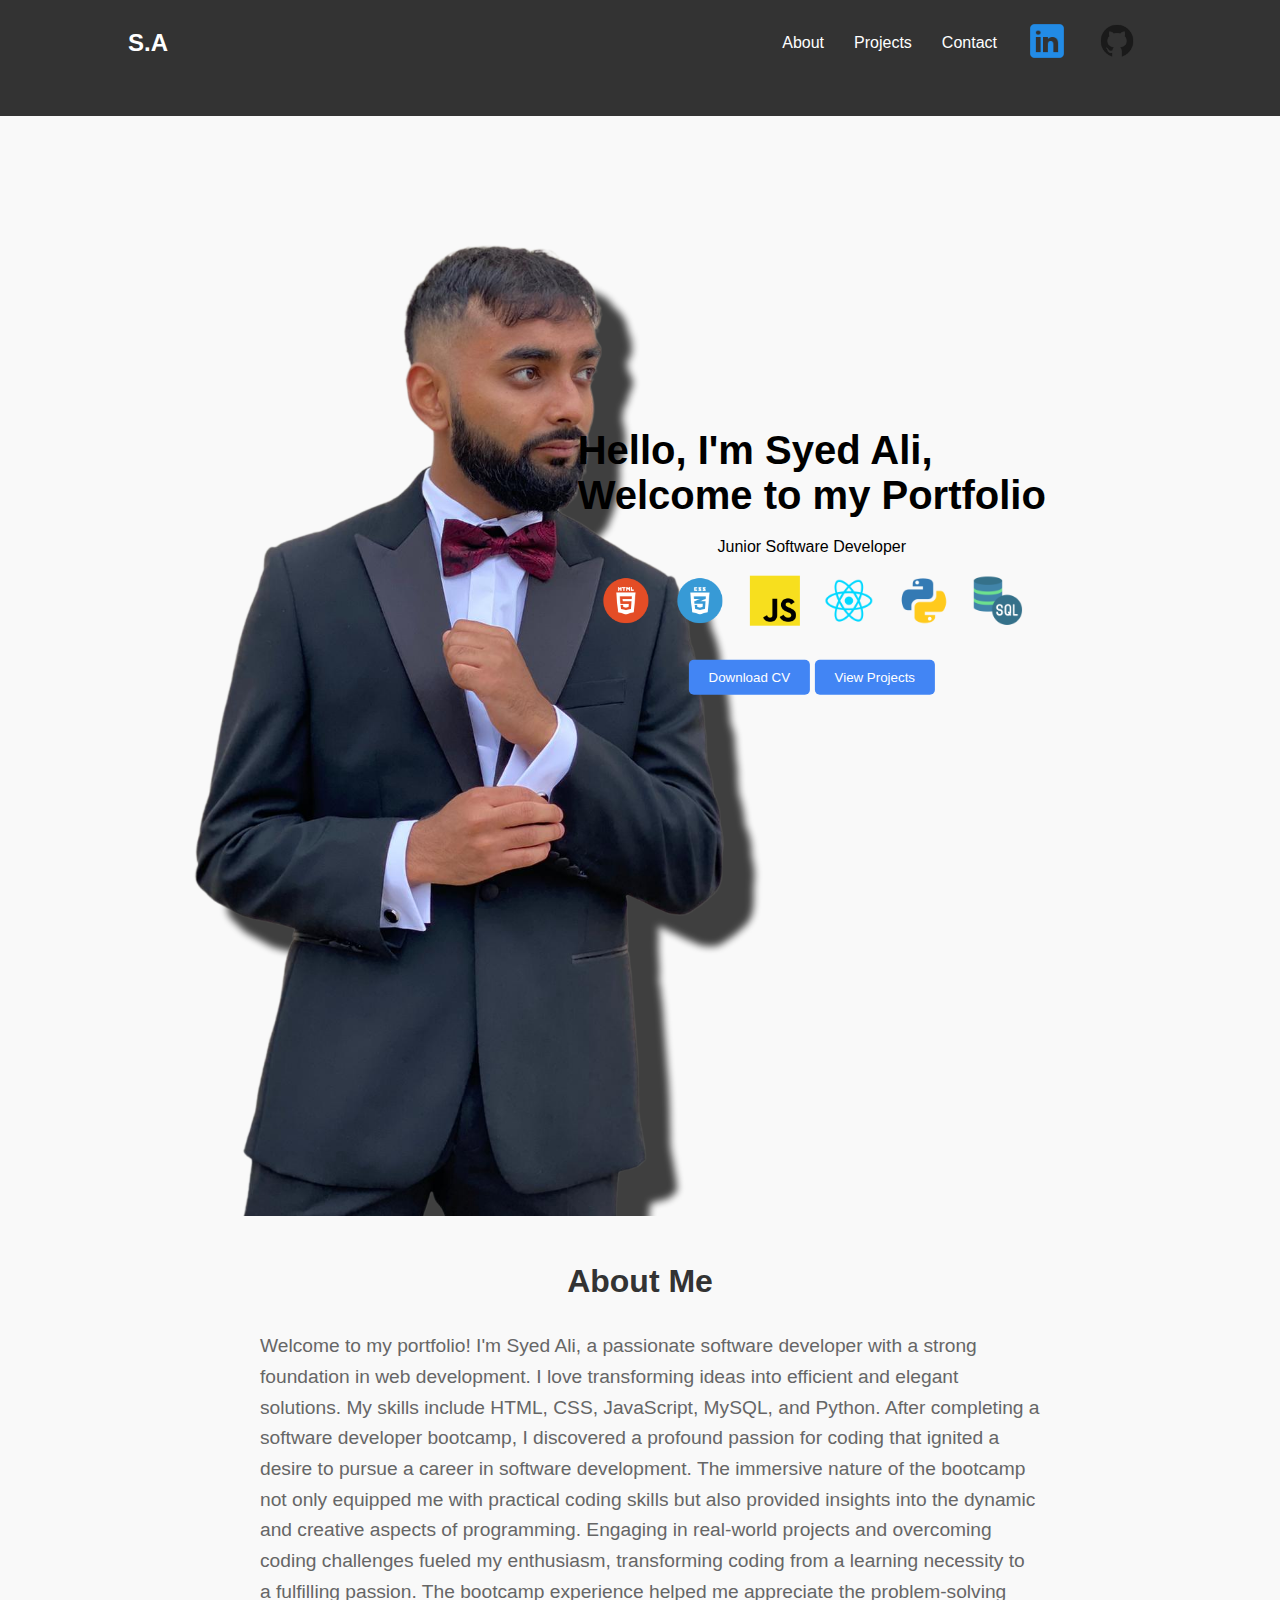
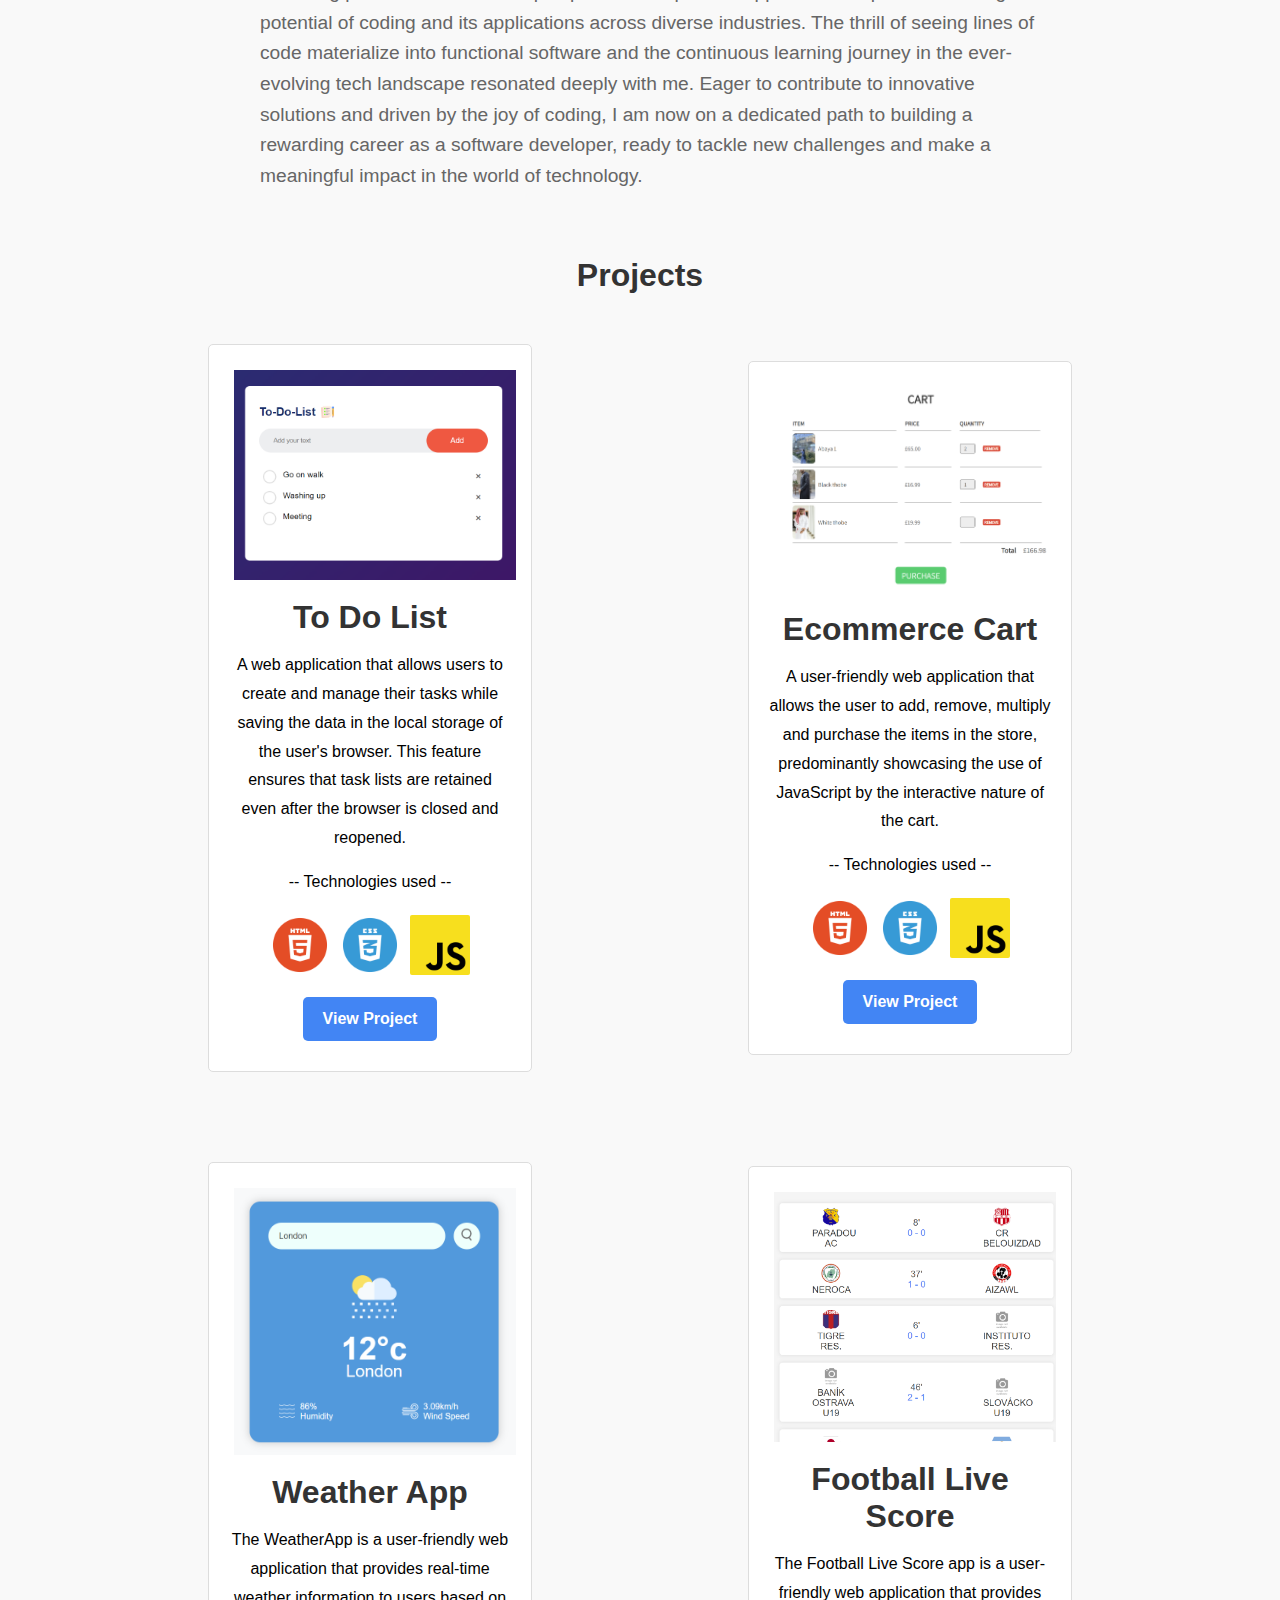
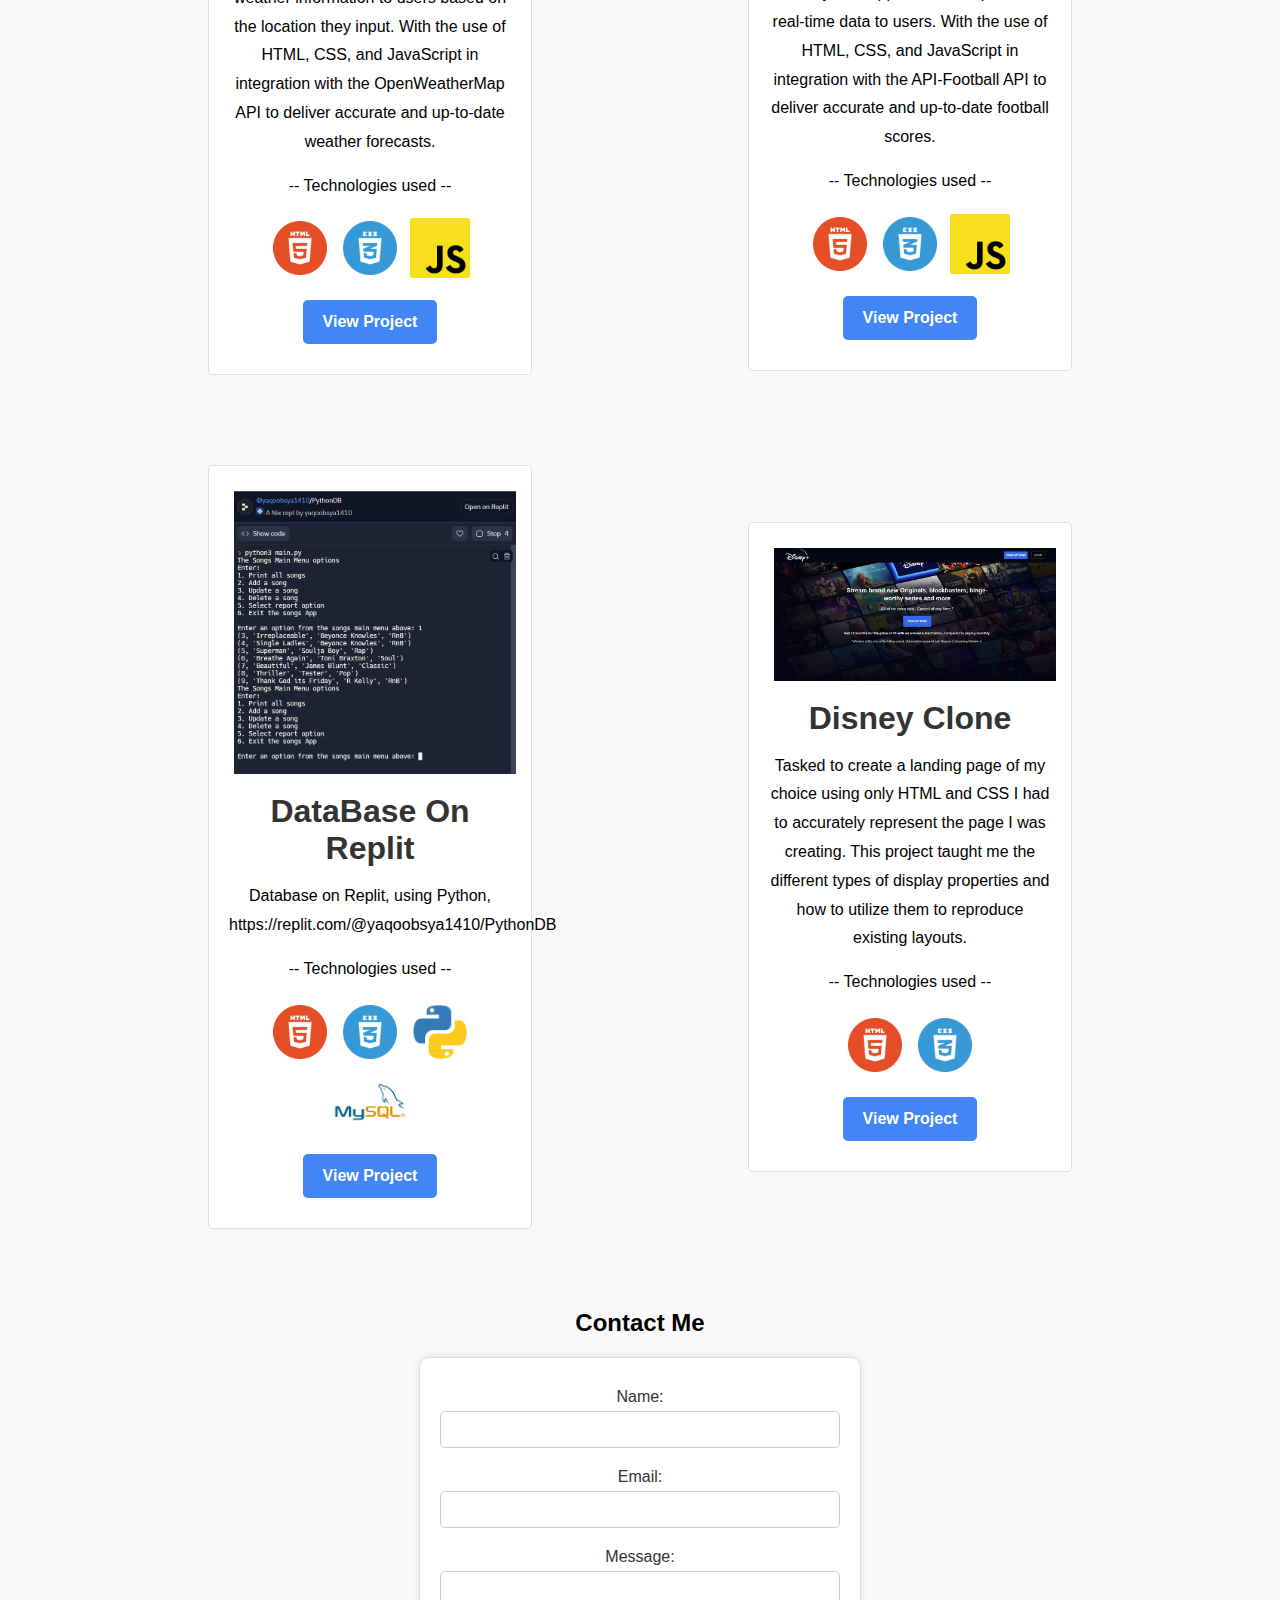
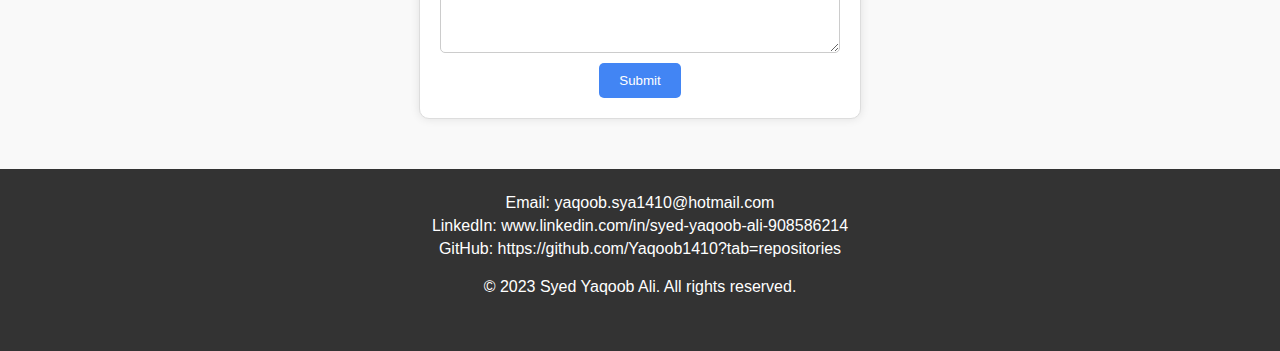
==== commit 417c738f: "Update index.html" ====
--- a/index.html
+++ b/index.html
@@ -31,7 +31,7 @@
         <div class="container">
             <div class="hero-content">
                 <h1>Hello, <br class="h1-break"> I'm Syed Ali, <br> Welcome to my Portfolio</h1>
-                <p>Front End Developer</p>
+                <p>Junior Software Developer</p>
                 <div class="techs">
                     <img src="Images/html.png" alt="">
                     <img src="Images/css.png" alt="">
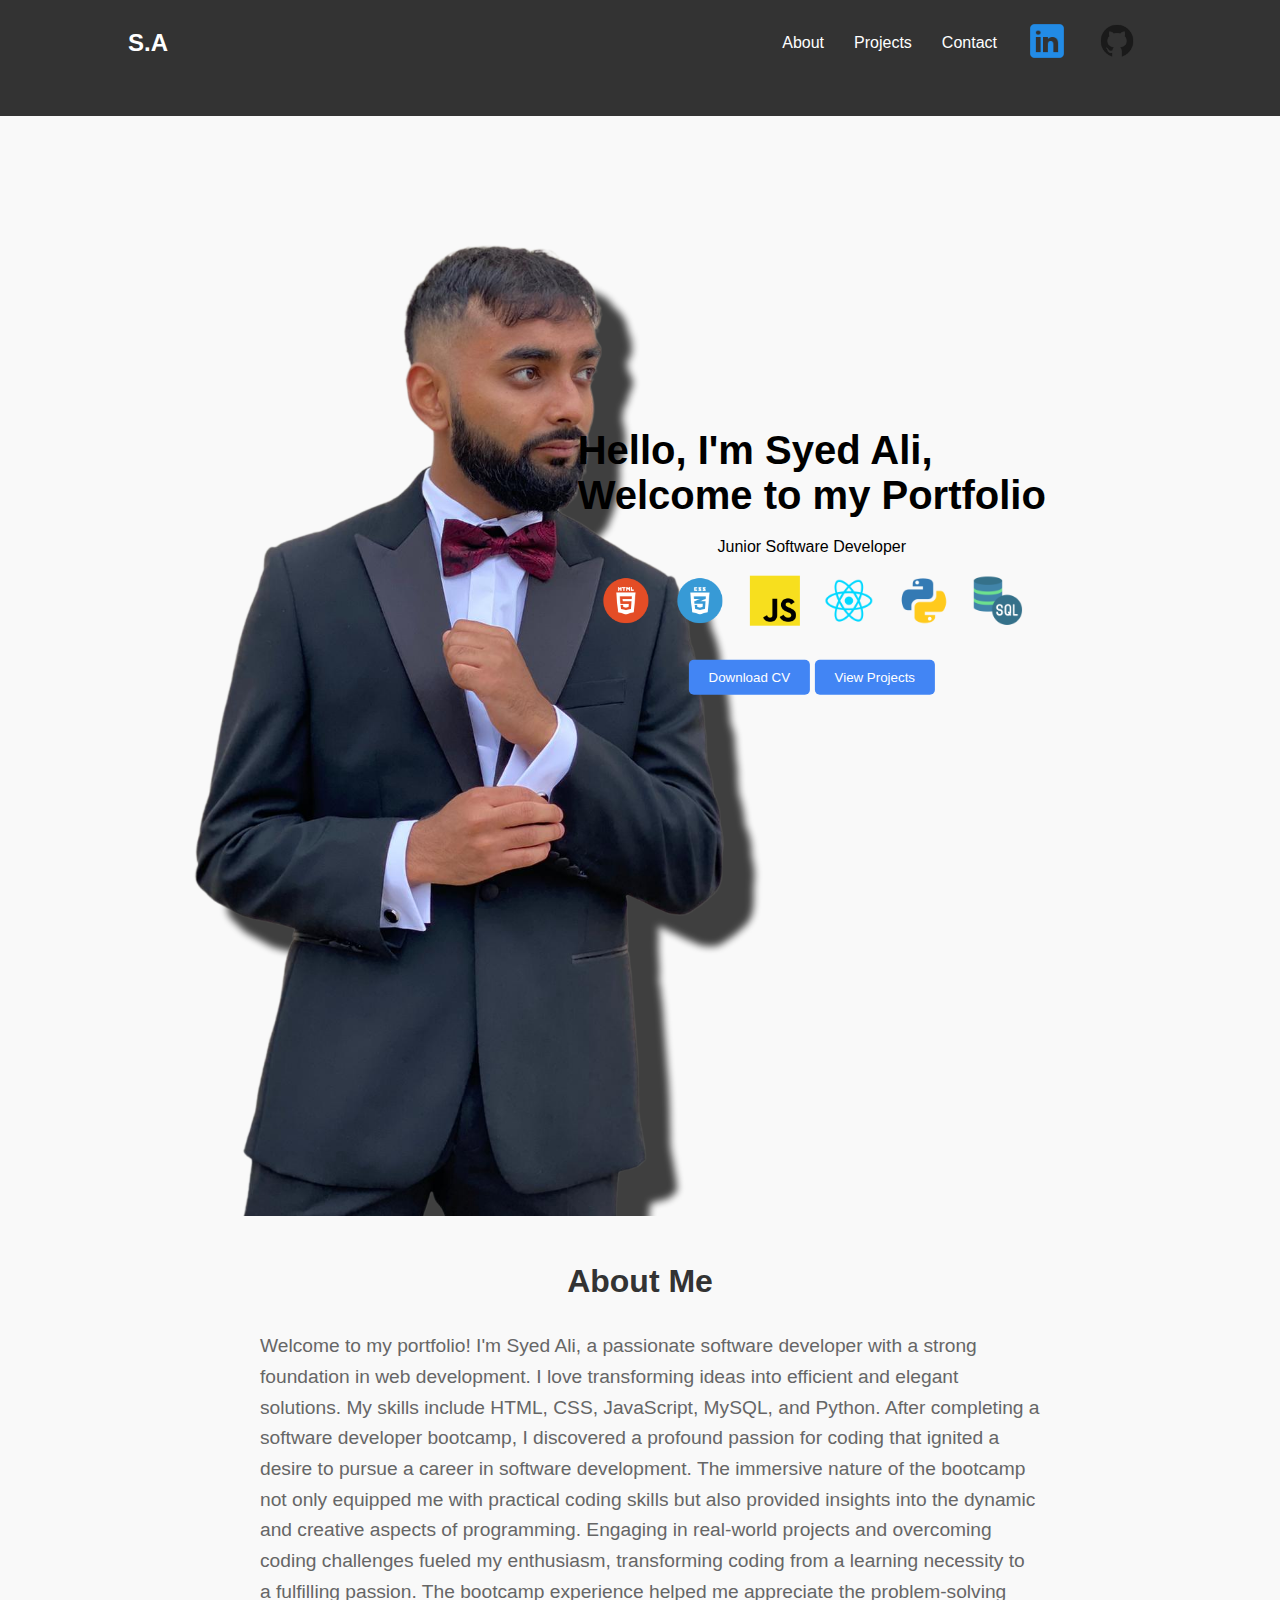
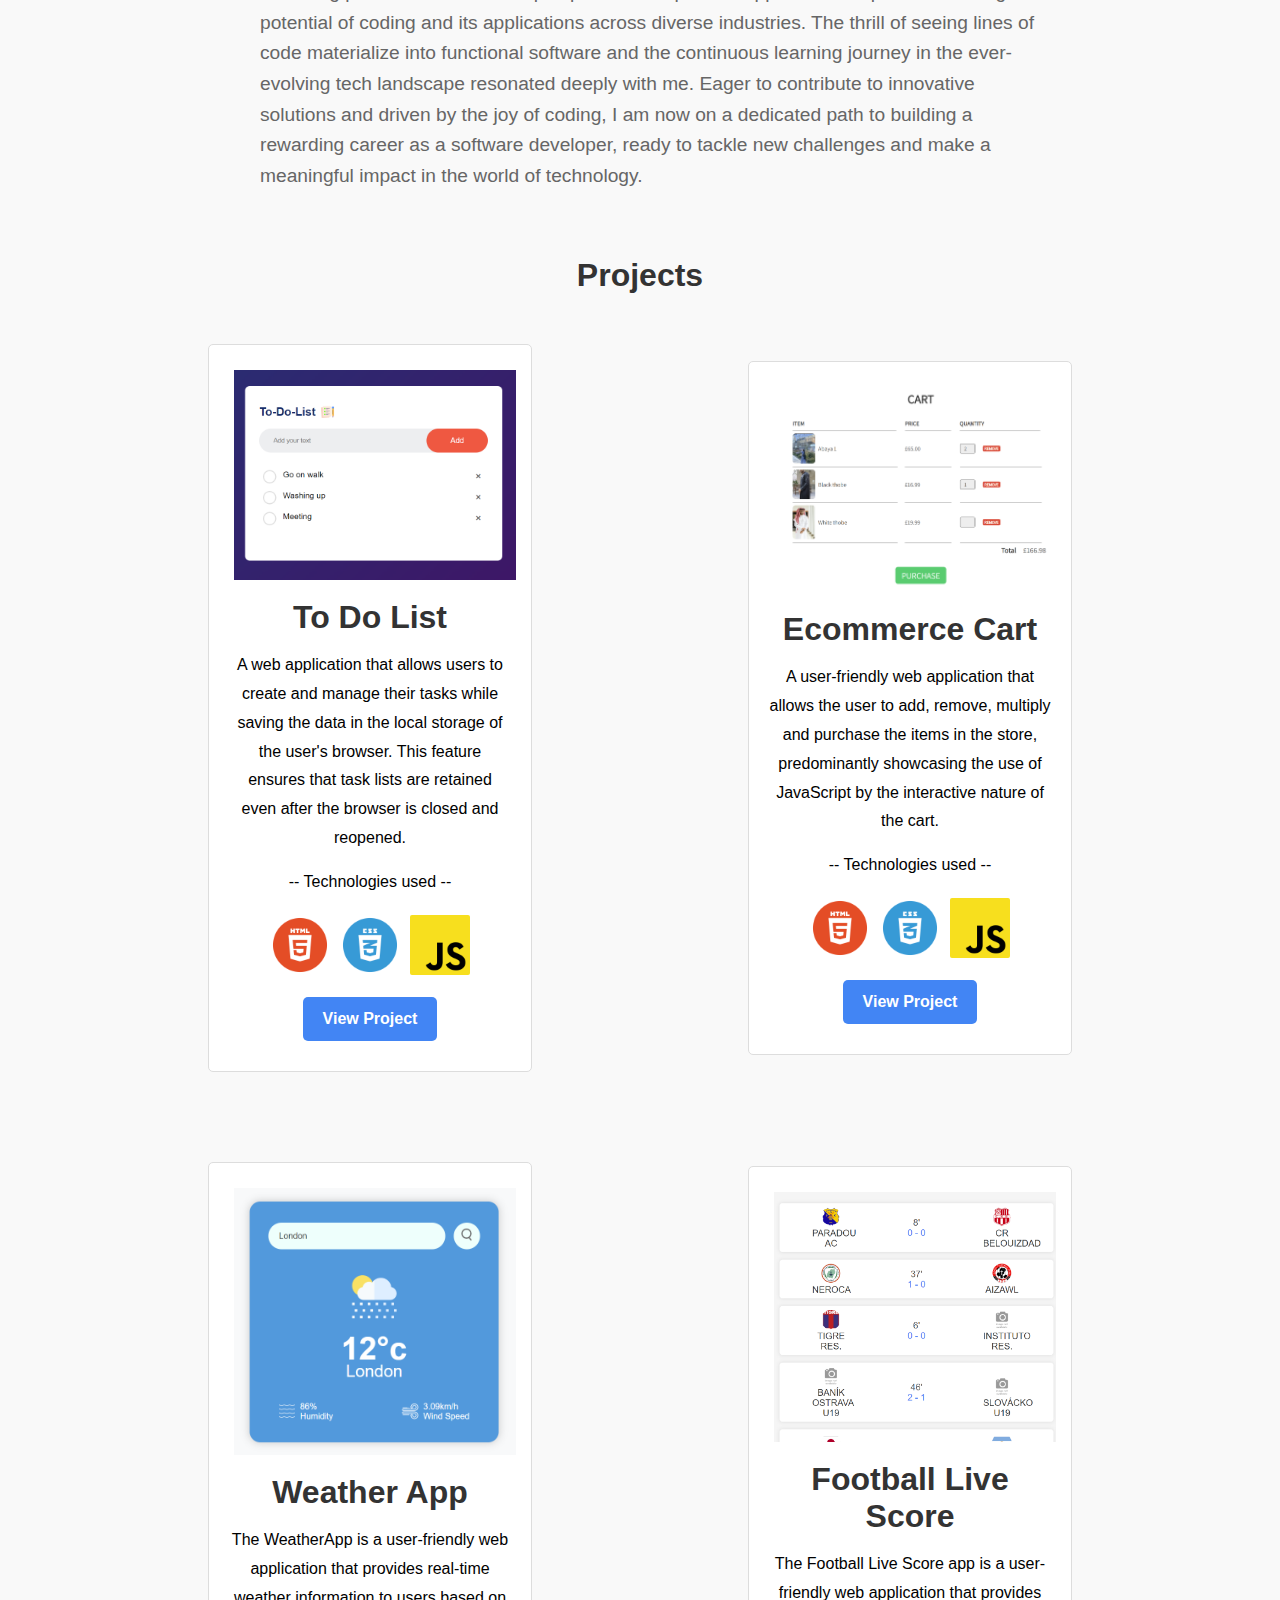
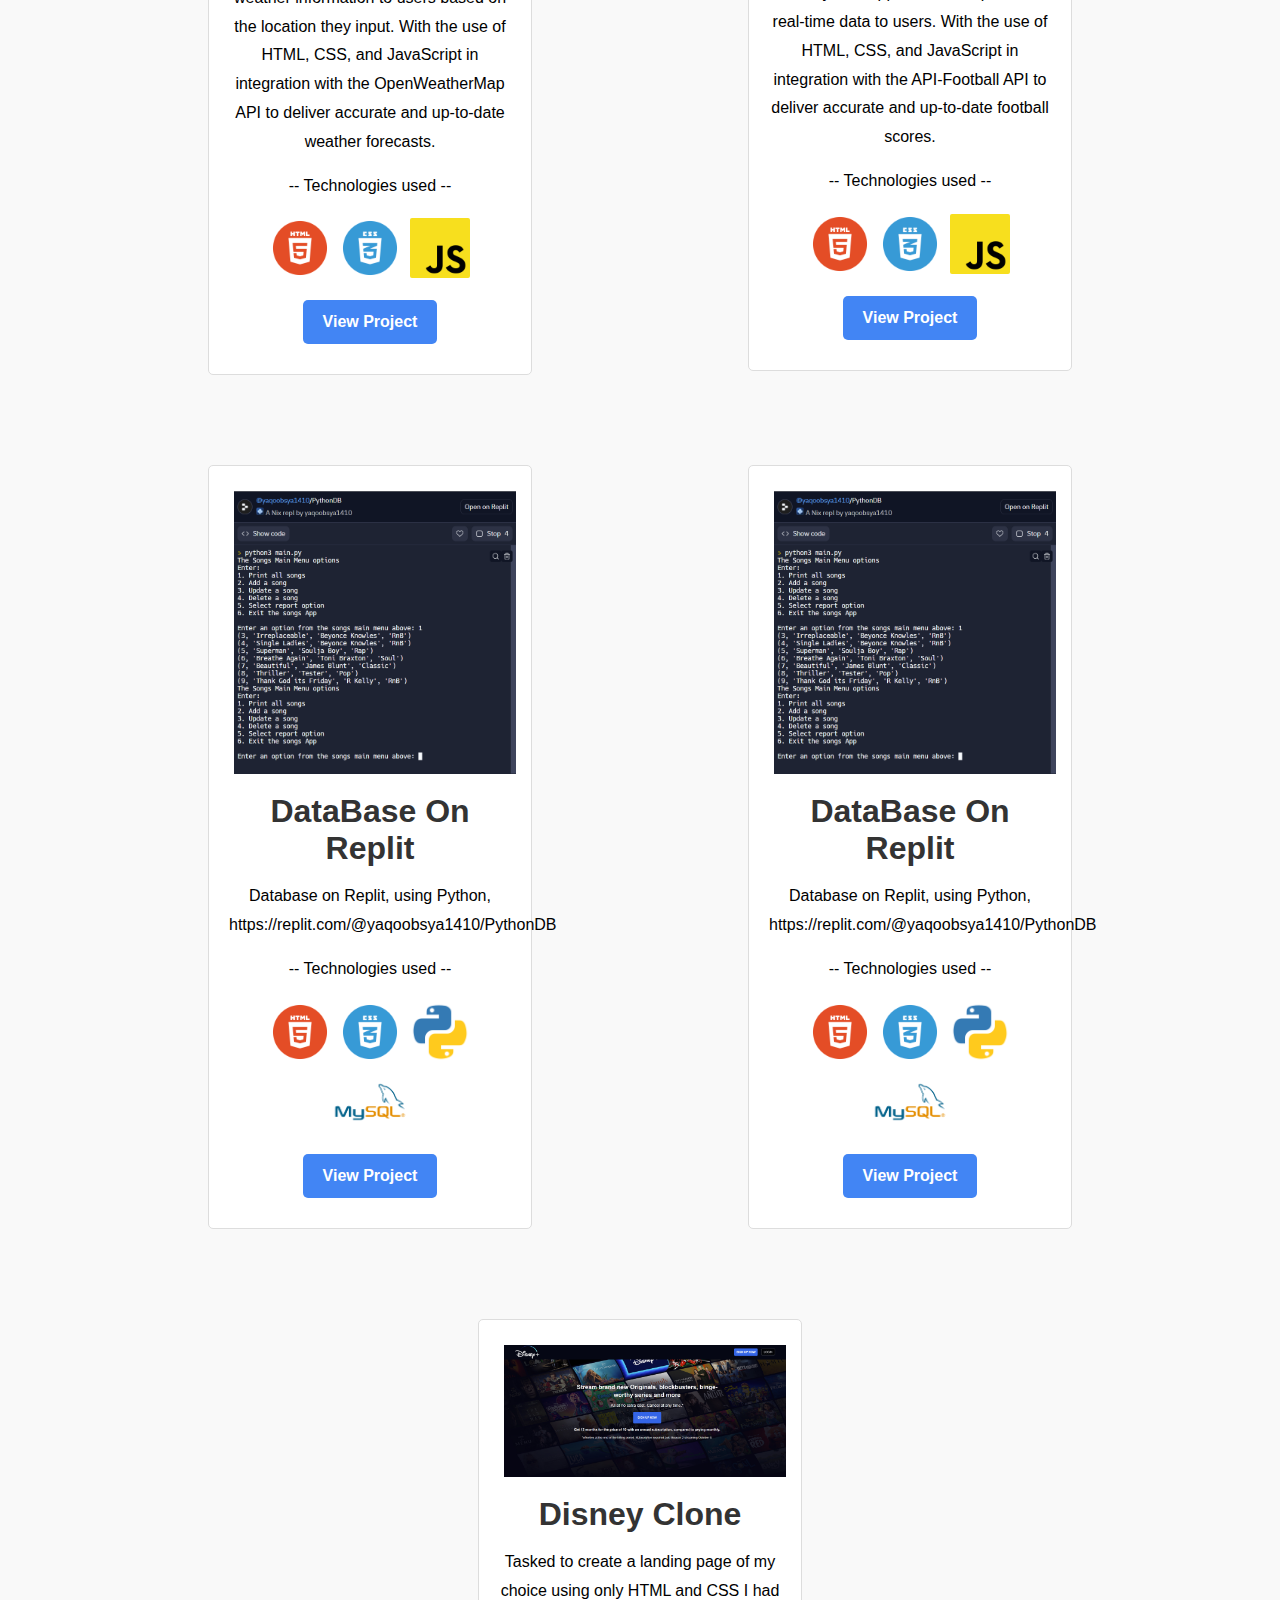
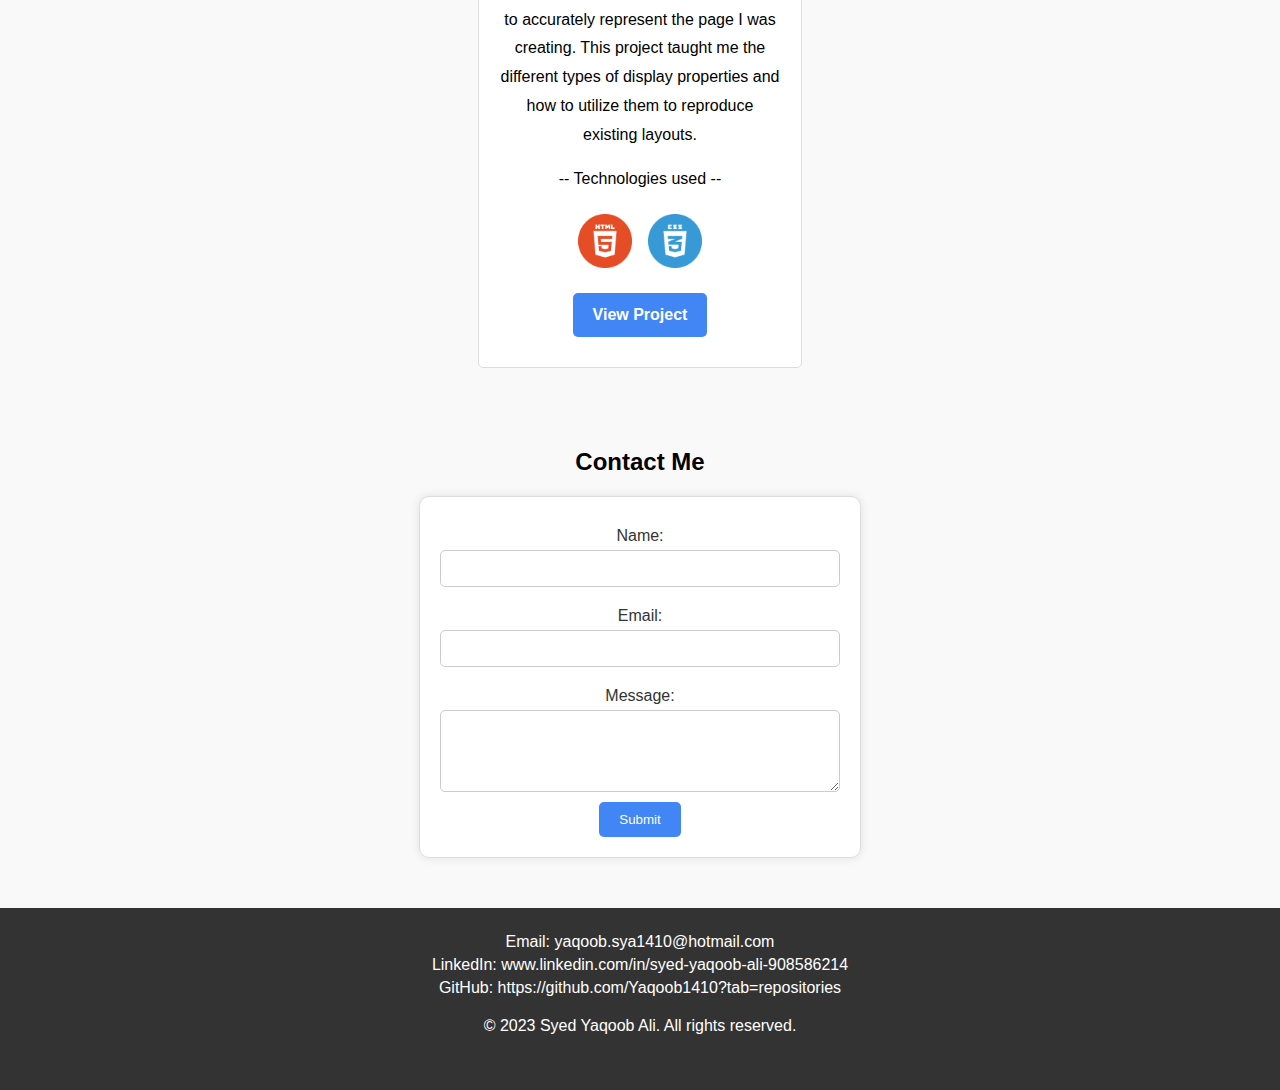
==== commit bc54628f: "Update index.html" ====
--- a/index.html
+++ b/index.html
@@ -144,7 +144,7 @@
                 </div>
             </div>
         </div>
-
+        
         <div class="cards">
             <div class="image">
                 <img src="Images/replit.png" alt="Project 1">
@@ -162,6 +162,27 @@
                 <img src="Images/MySQL.png" alt="">
                 <div class="button-container">
                     <button class="button"><a href="Python/PortfolioPython/index.html">View Project</a></button>
+                </div>
+            </div>
+        </div>
+
+        <div class="cards">
+            <div class="image">
+                <img src="Images/replit.png" alt="Project 1">
+            </div>
+            <div class="title">
+                <h1>DataBase On Replit</h1>
+            </div>
+            <div class="des">
+                <p>Database on Replit, using Python,
+                   <a>https://replit.com/@yaqoobsya1410/PythonDB</a></p>
+                <p>-- Technologies used --</p>
+                <img src="Images/html.png" alt="">
+                <img src="Images/css.png" alt="">
+                <img src="Images/python.png" alt="">
+                <img src="Images/MySQL.png" alt="">
+                <div class="button-container">
+                    <button class="button"><a href="javascript-flower-animation/index2.html">View Project</a></button>
                 </div>
             </div>
         </div>
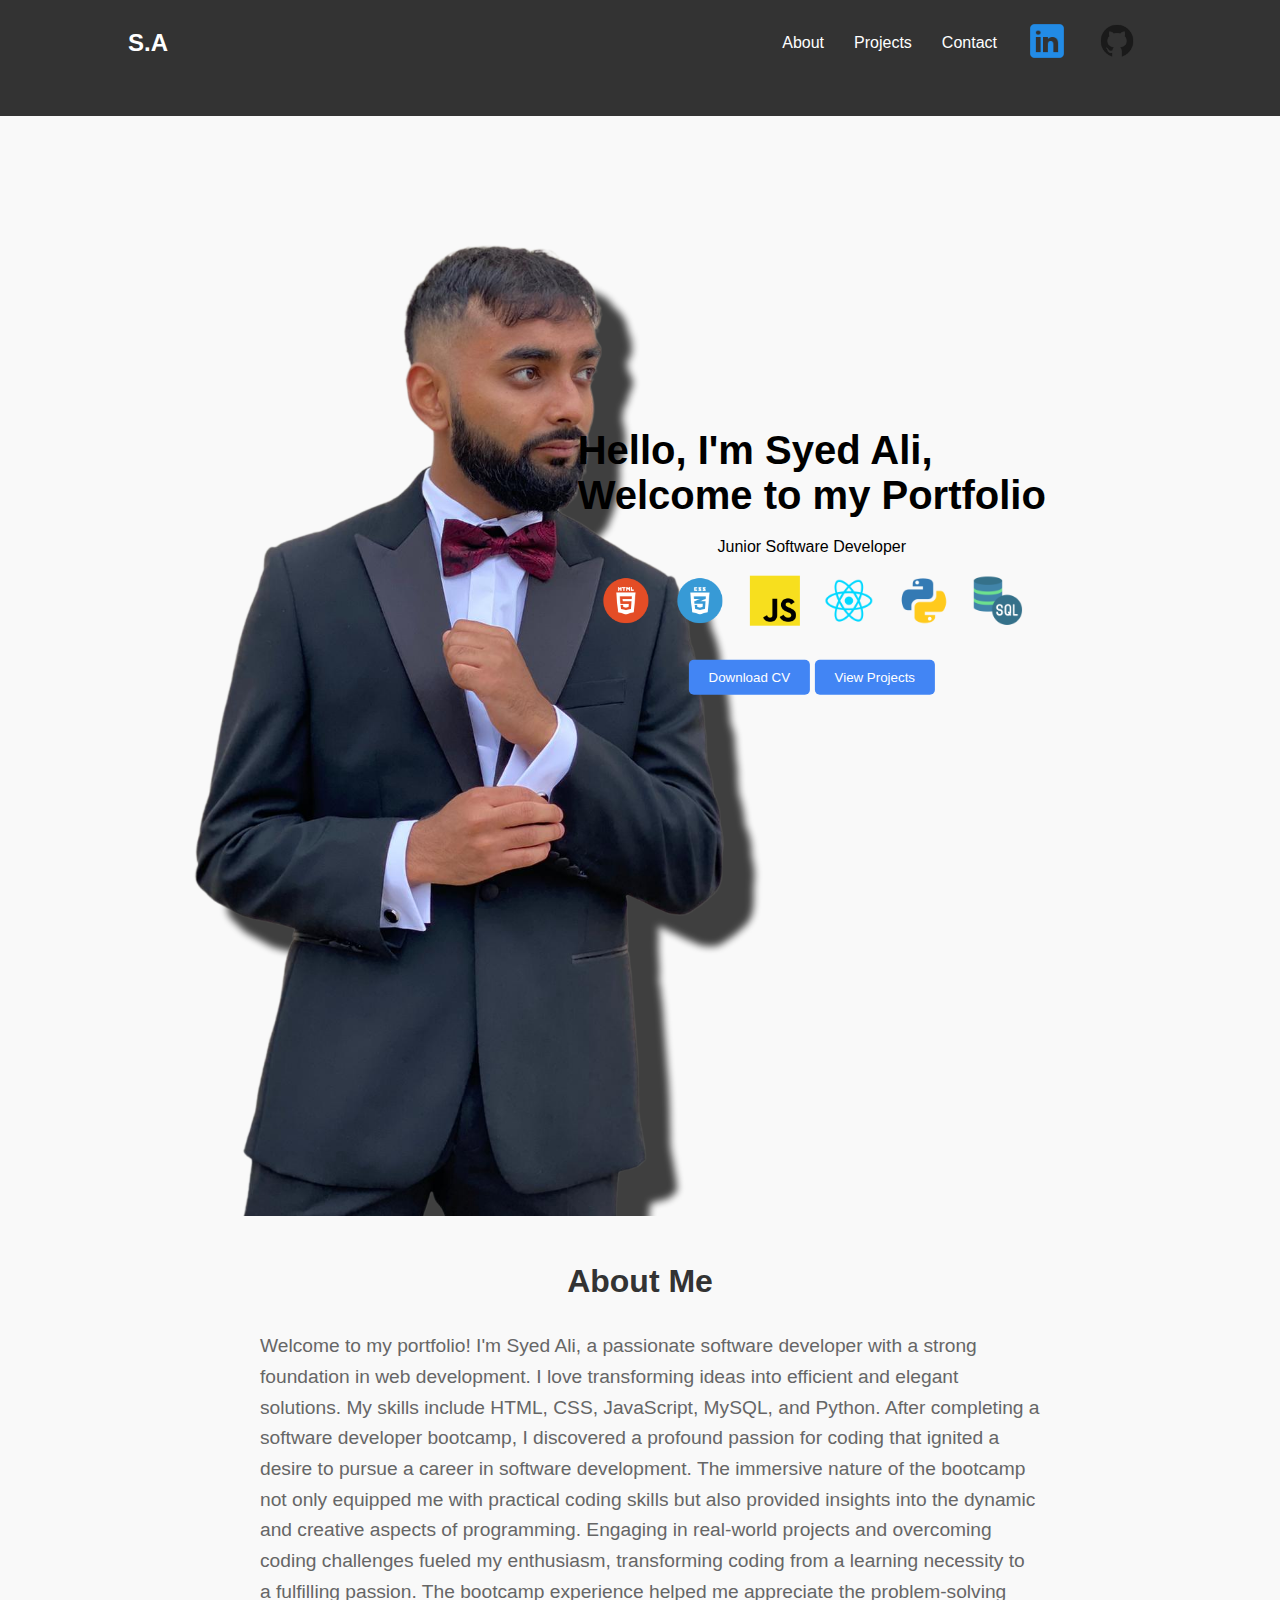
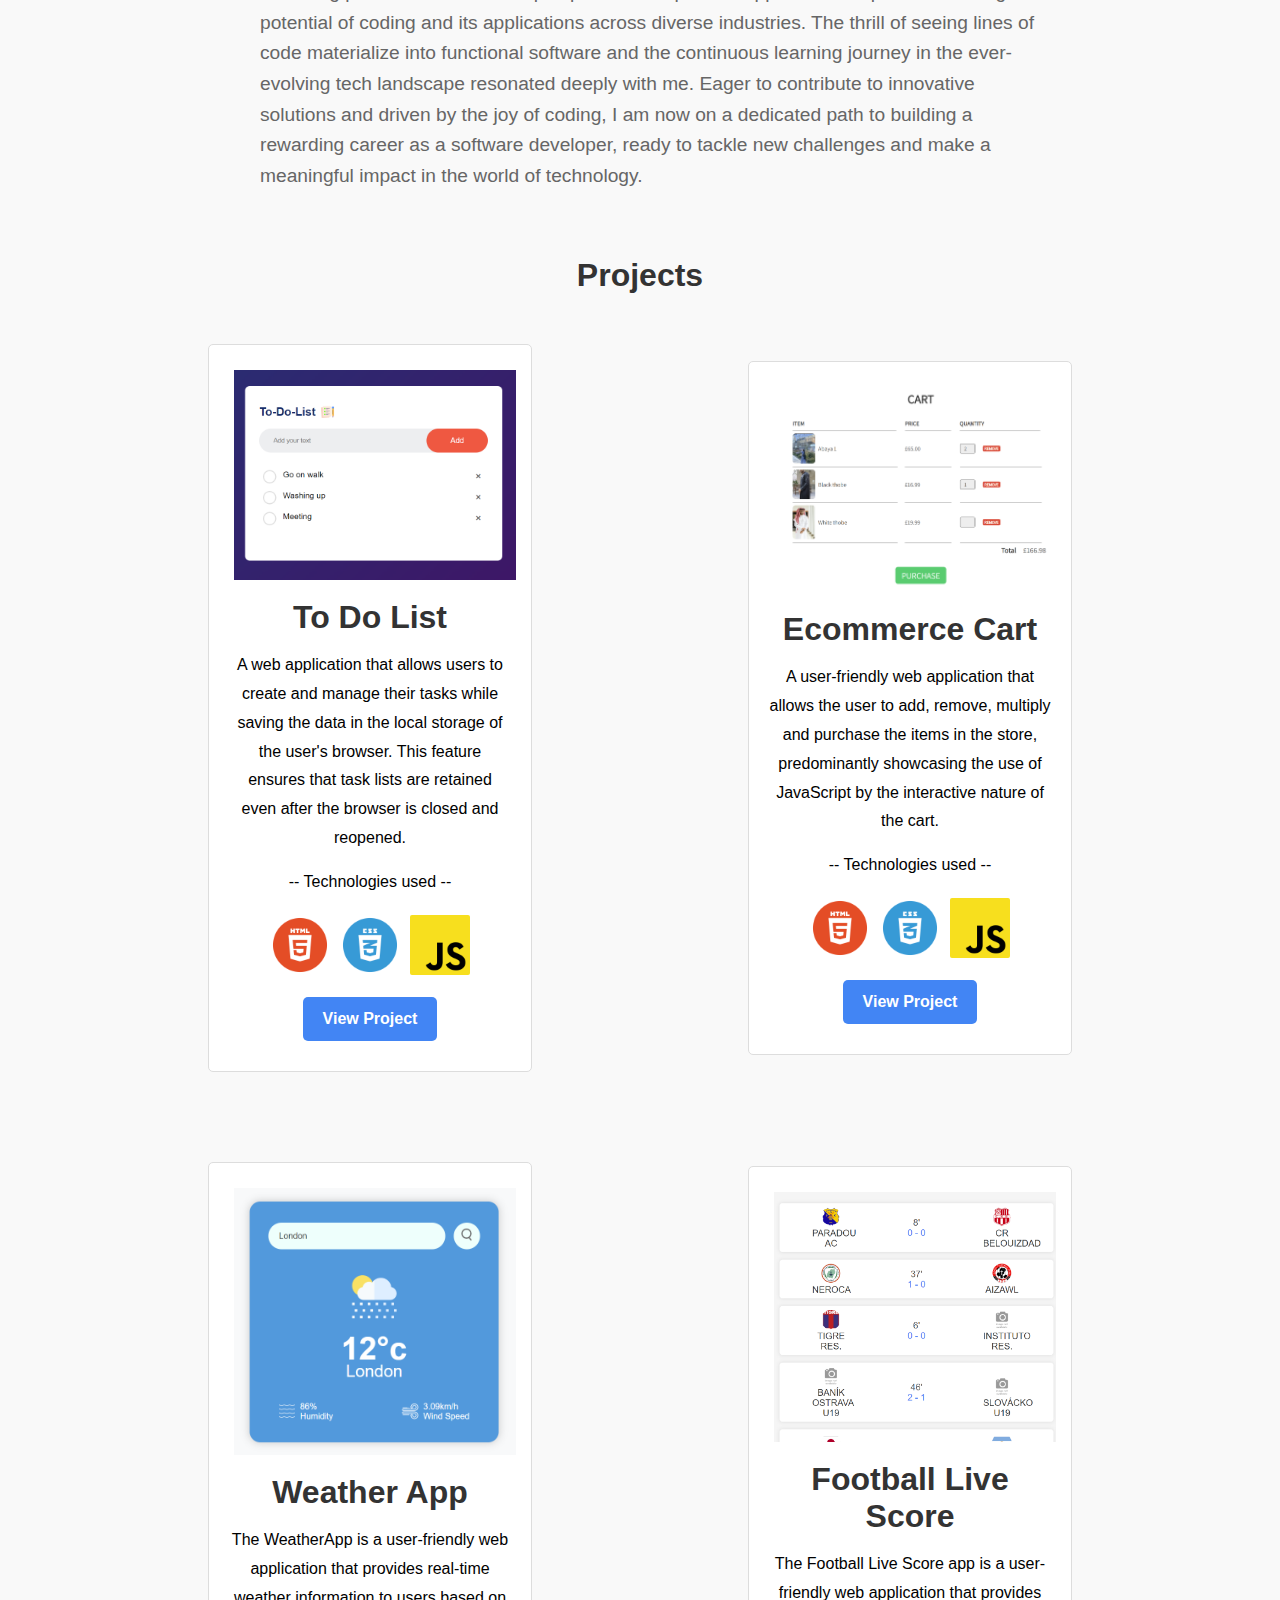
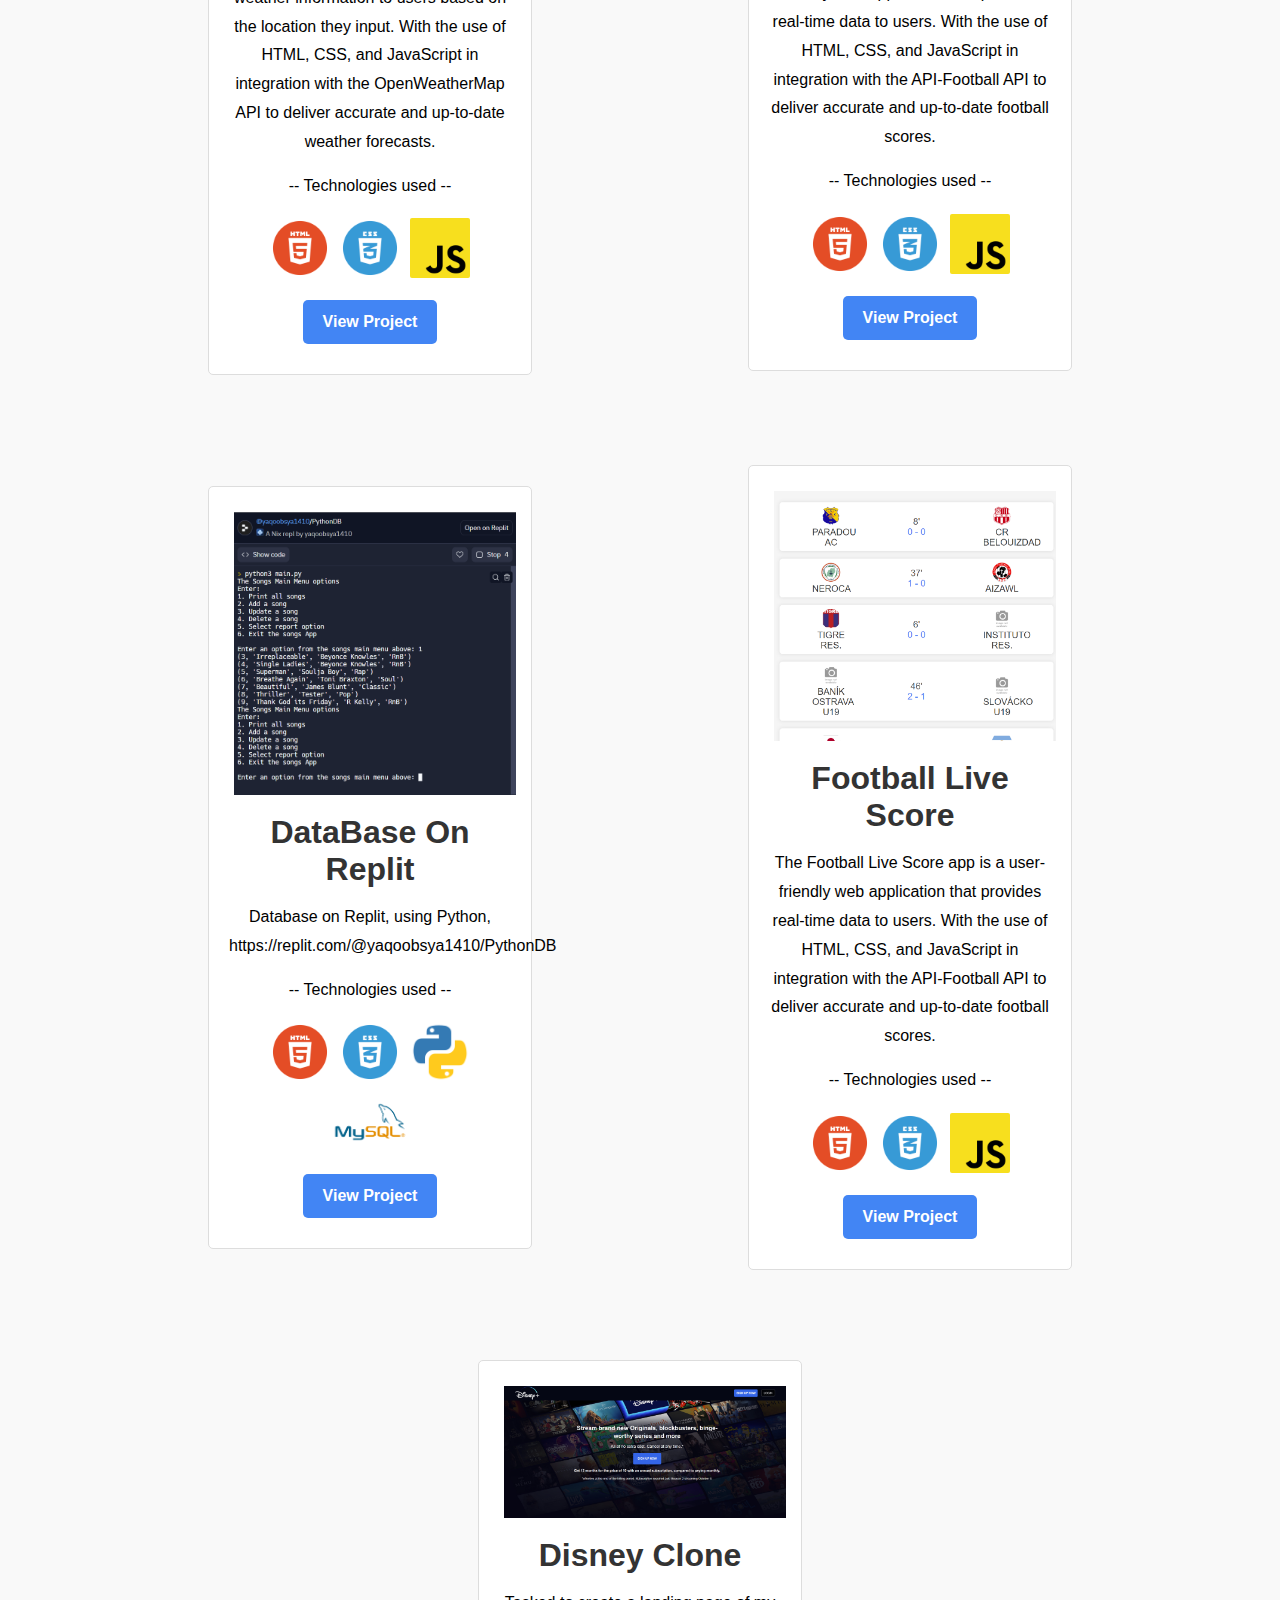
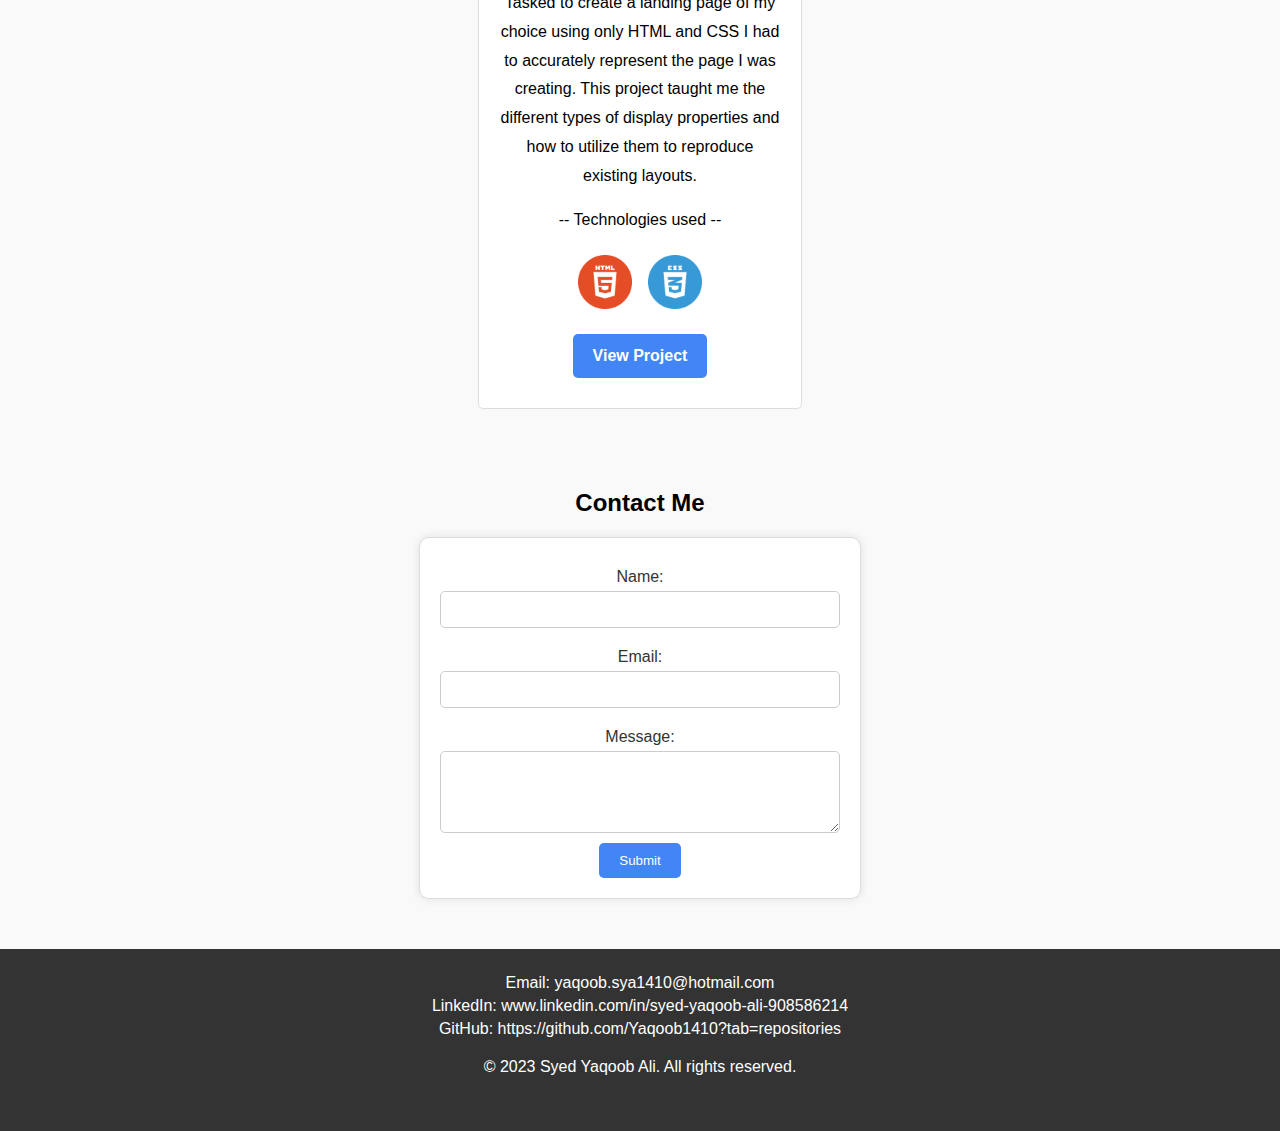
==== commit 78a276b3: "Update index.html" ====
--- a/index.html
+++ b/index.html
@@ -168,19 +168,18 @@
 
         <div class="cards">
             <div class="image">
-                <img src="Images/replit.png" alt="Project 1">
-            </div>
-            <div class="title">
-                <h1>DataBase On Replit</h1>
-            </div>
-            <div class="des">
-                <p>Database on Replit, using Python,
-                   <a>https://replit.com/@yaqoobsya1410/PythonDB</a></p>
-                <p>-- Technologies used --</p>
-                <img src="Images/html.png" alt="">
-                <img src="Images/css.png" alt="">
-                <img src="Images/python.png" alt="">
-                <img src="Images/MySQL.png" alt="">
+                <img src="Images/Footy-live-score.png" alt="Project 1">
+            </div>
+            <div class="title">
+                <h1>Football Live Score</h1>
+            </div>
+            <div class="des">
+                <p>The Football Live Score app is a user-friendly web application that provides real-time data to users. 
+                    With the use of HTML, CSS, and JavaScript in integration with the API-Football API to deliver accurate and up-to-date football scores. </p>
+                <p>-- Technologies used --</p>
+                <img src="Images/html.png" alt="">
+                <img src="Images/css.png" alt="">
+                <img src="Images/javascript.png" alt="">
                 <div class="button-container">
                     <button class="button"><a href="javascript-flower-animation/index2.html">View Project</a></button>
                 </div>
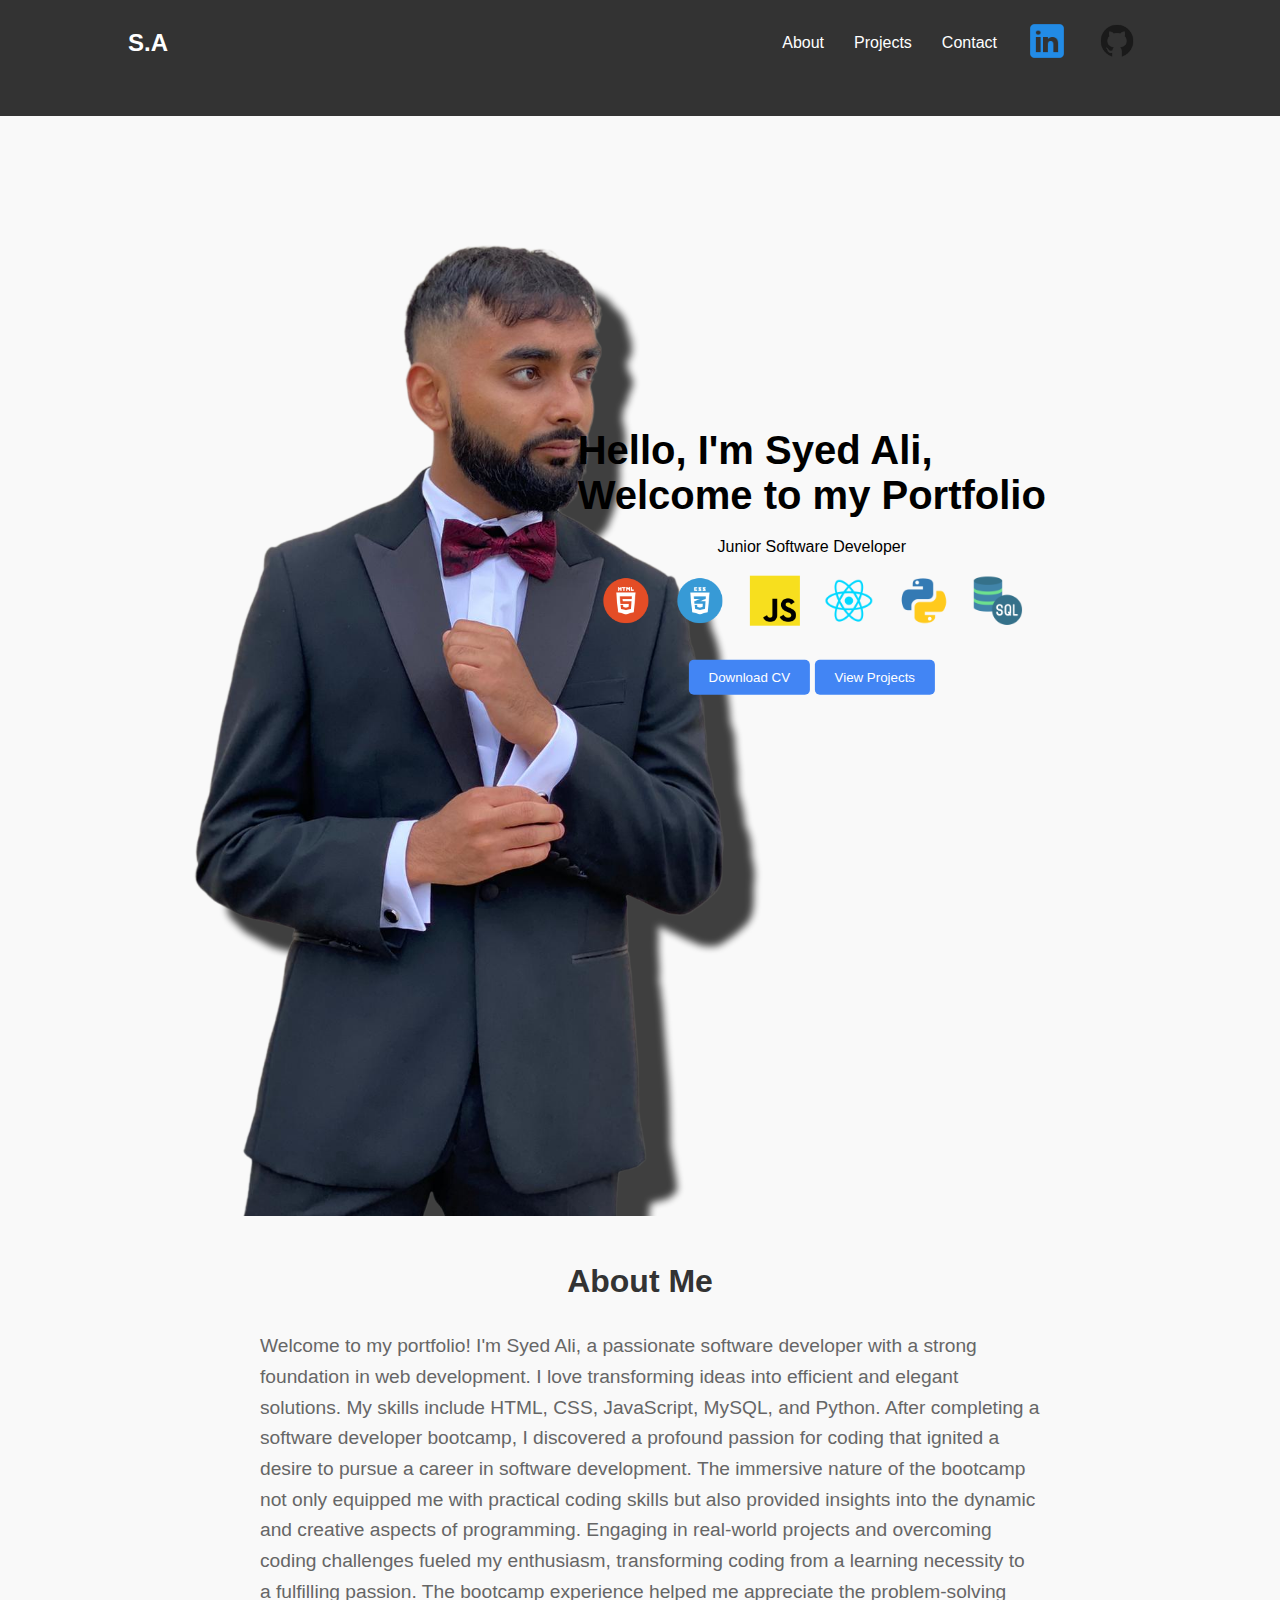
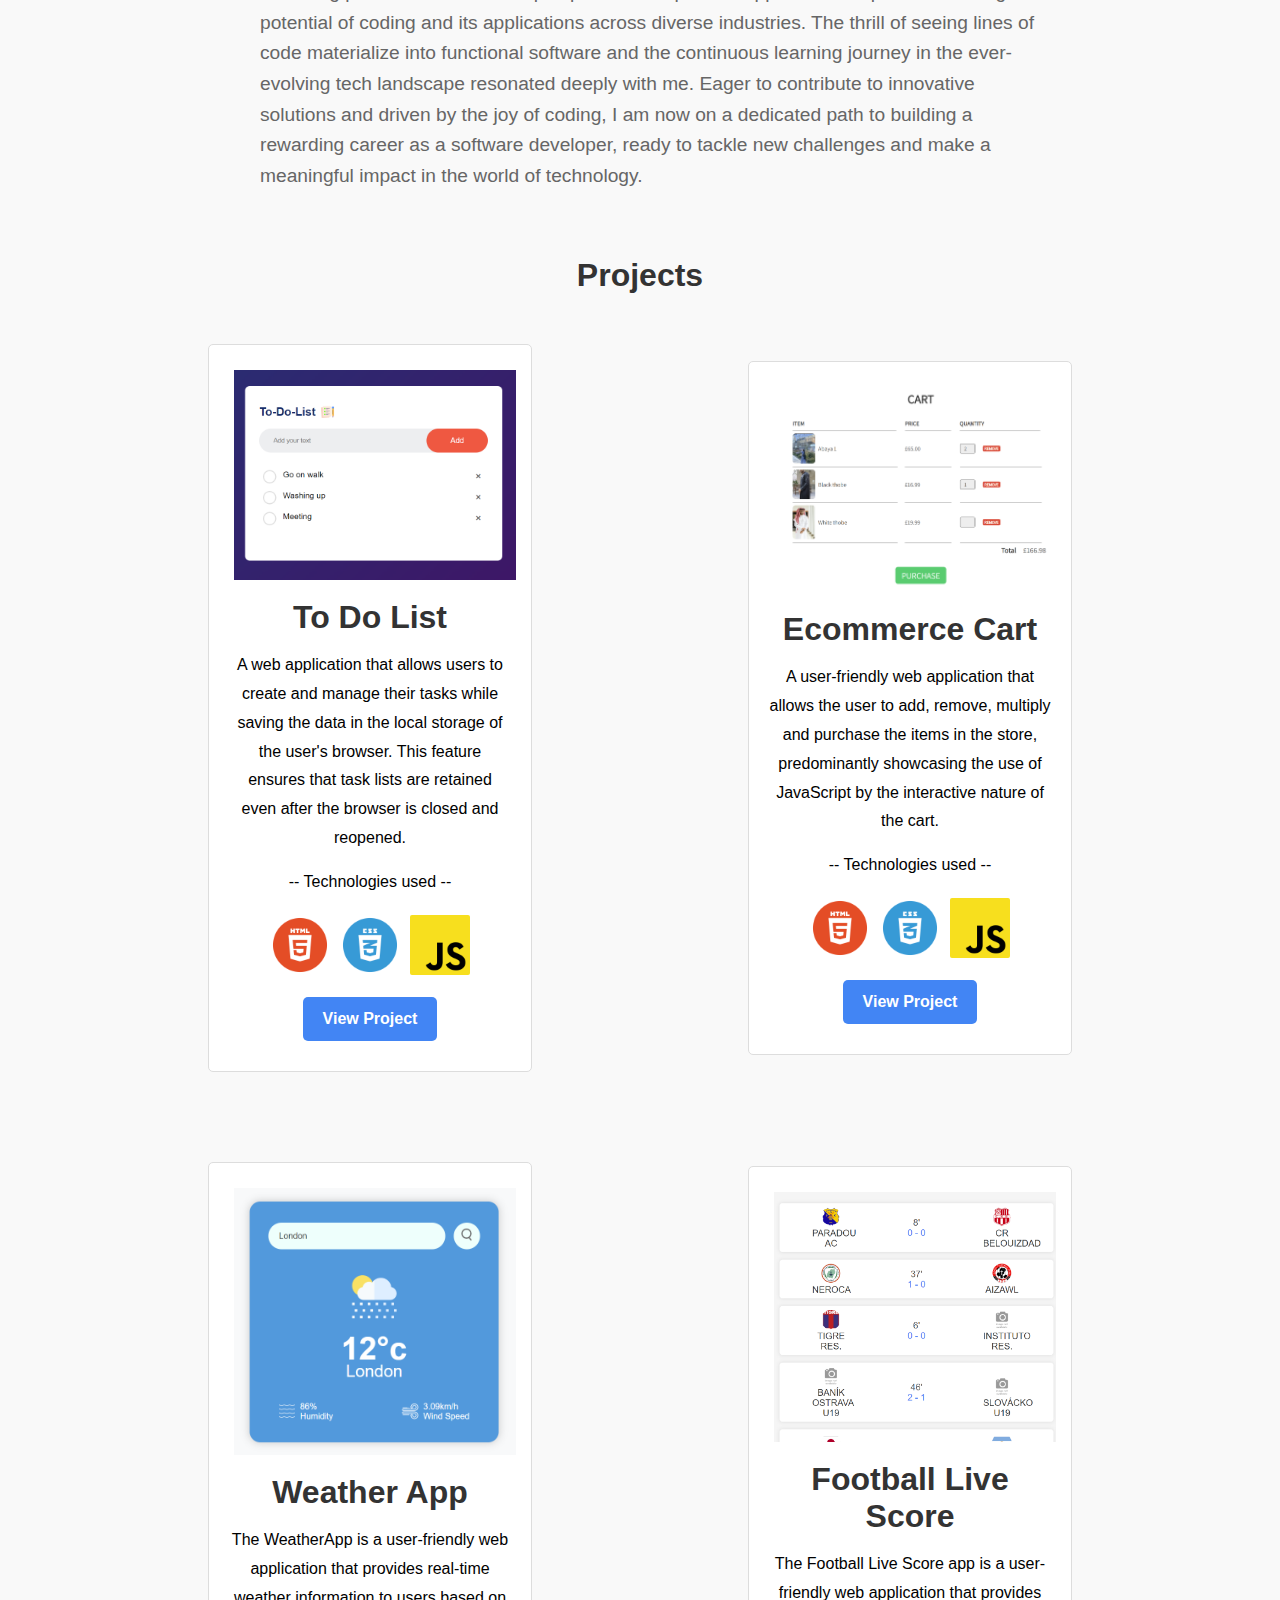
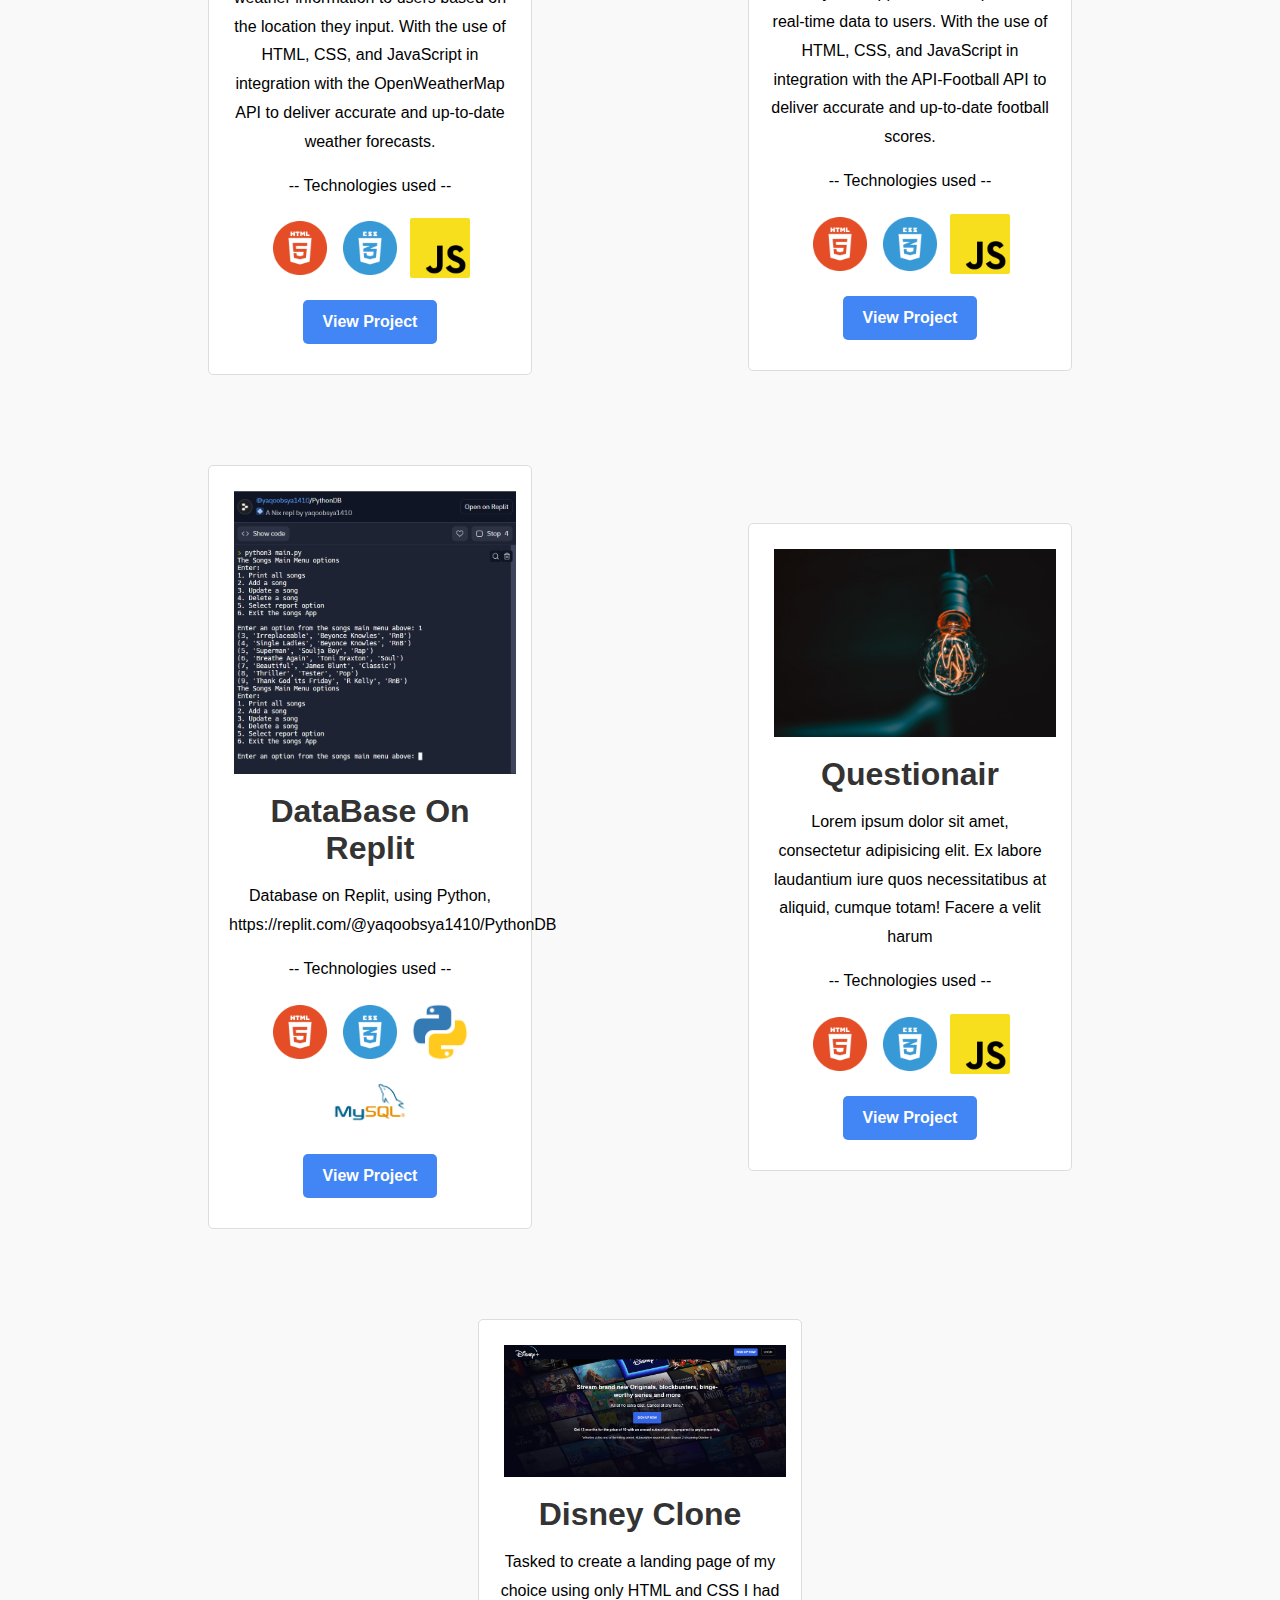
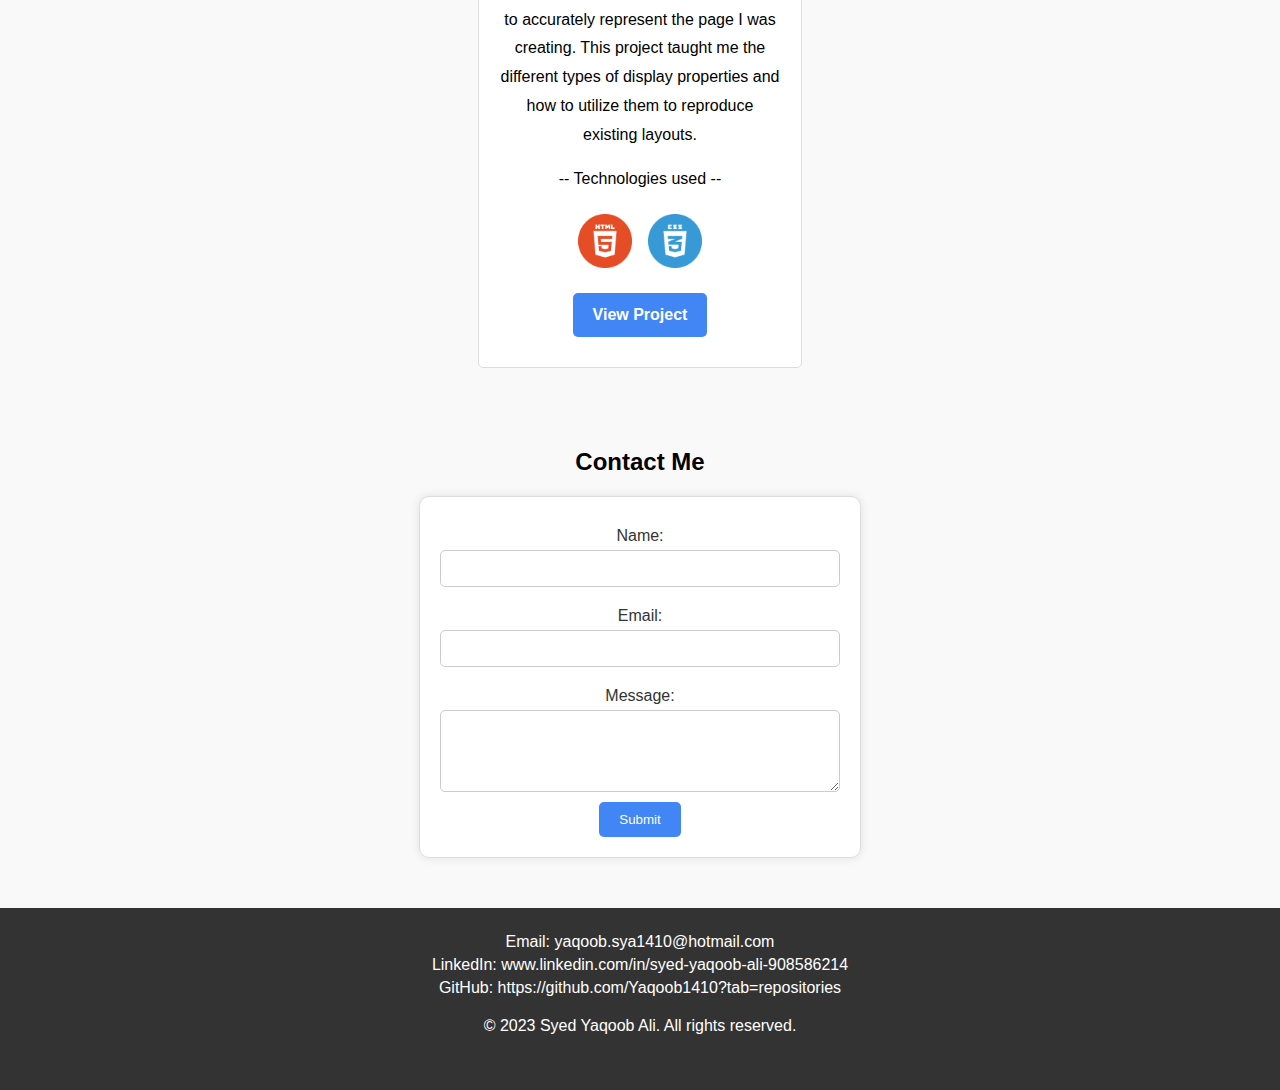
==== commit 4df2a9b1: "Update index.html" ====
--- a/index.html
+++ b/index.html
@@ -168,14 +168,13 @@
 
         <div class="cards">
             <div class="image">
-                <img src="Images/Footy-live-score.png" alt="Project 1">
-            </div>
-            <div class="title">
-                <h1>Football Live Score</h1>
-            </div>
-            <div class="des">
-                <p>The Football Live Score app is a user-friendly web application that provides real-time data to users. 
-                    With the use of HTML, CSS, and JavaScript in integration with the API-Football API to deliver accurate and up-to-date football scores. </p>
+                <img src="Images/bulb.jpg" alt="Project 1">
+            </div>
+            <div class="title">
+                <h1>Questionair</h1>
+            </div>
+            <div class="des">
+                <p> Lorem ipsum dolor sit amet, consectetur adipisicing elit. Ex labore laudantium iure quos necessitatibus at aliquid, cumque totam! Facere a velit harum </p>
                 <p>-- Technologies used --</p>
                 <img src="Images/html.png" alt="">
                 <img src="Images/css.png" alt="">
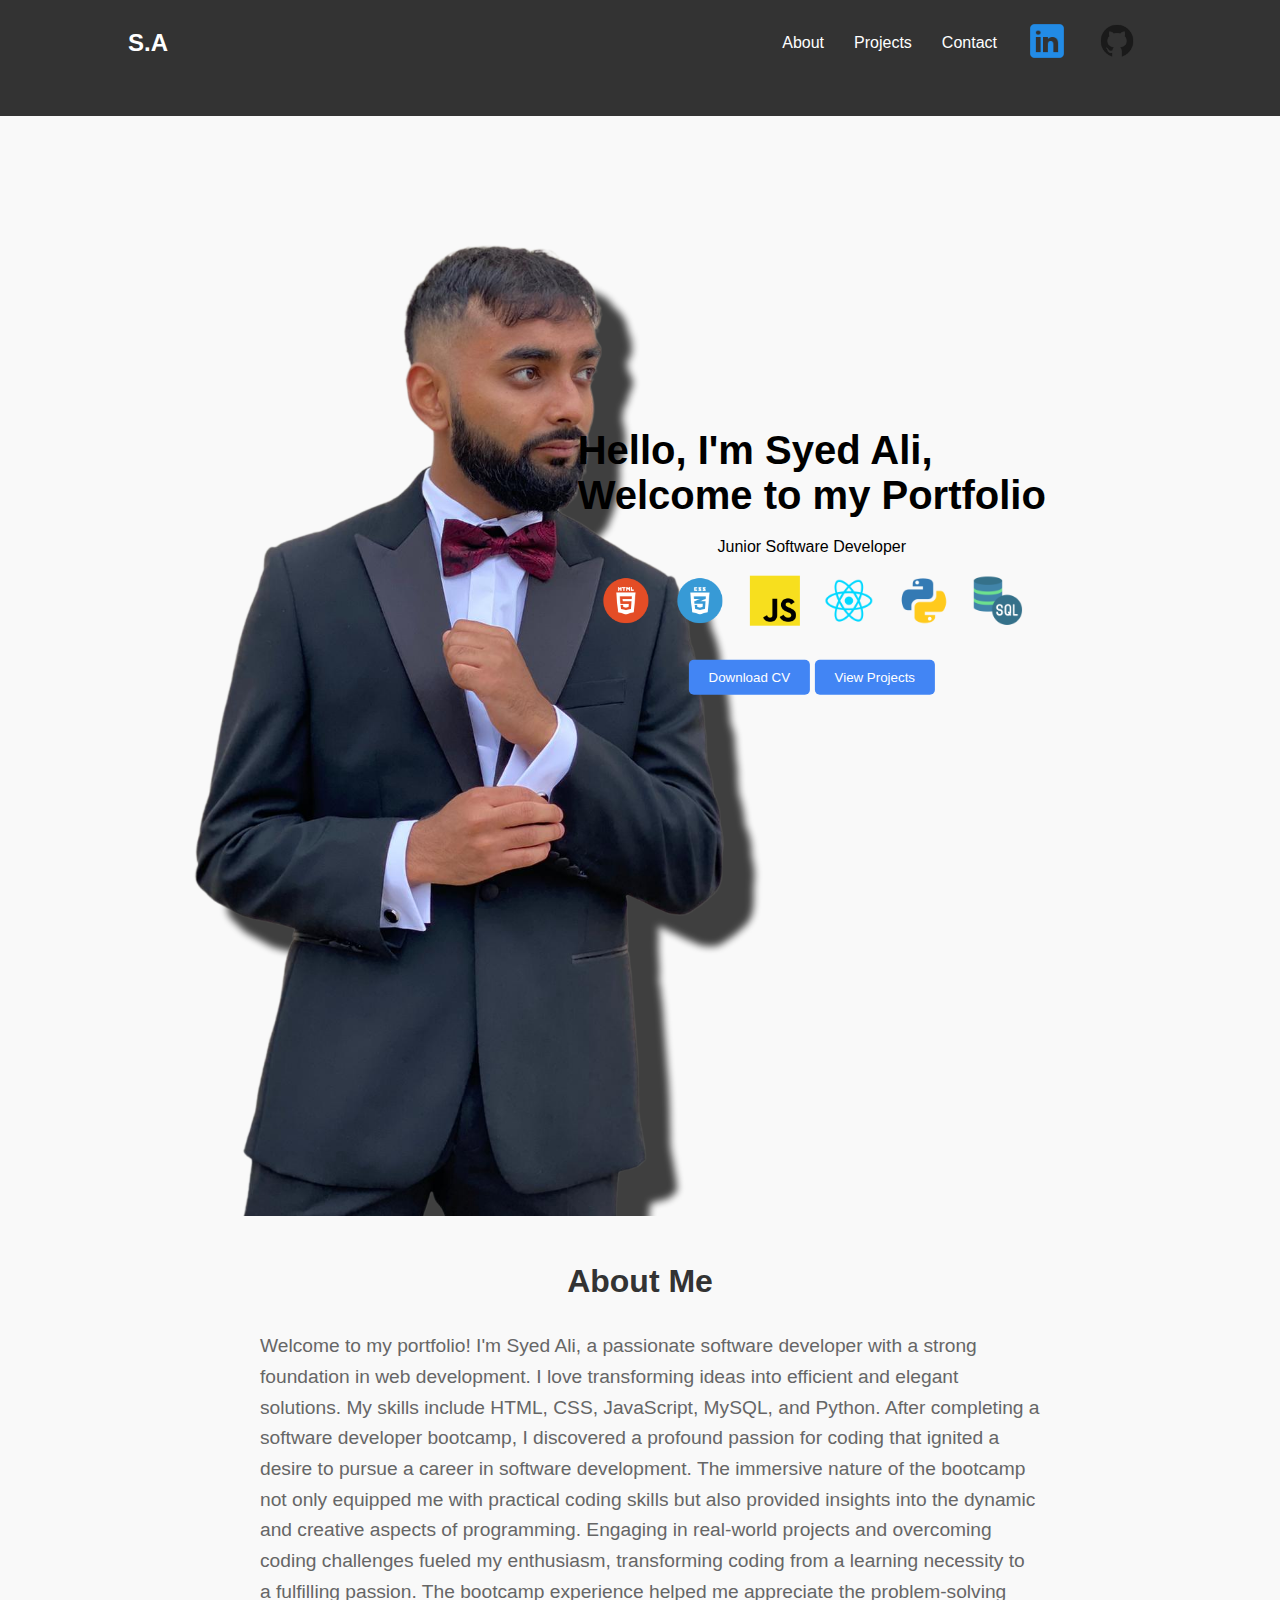
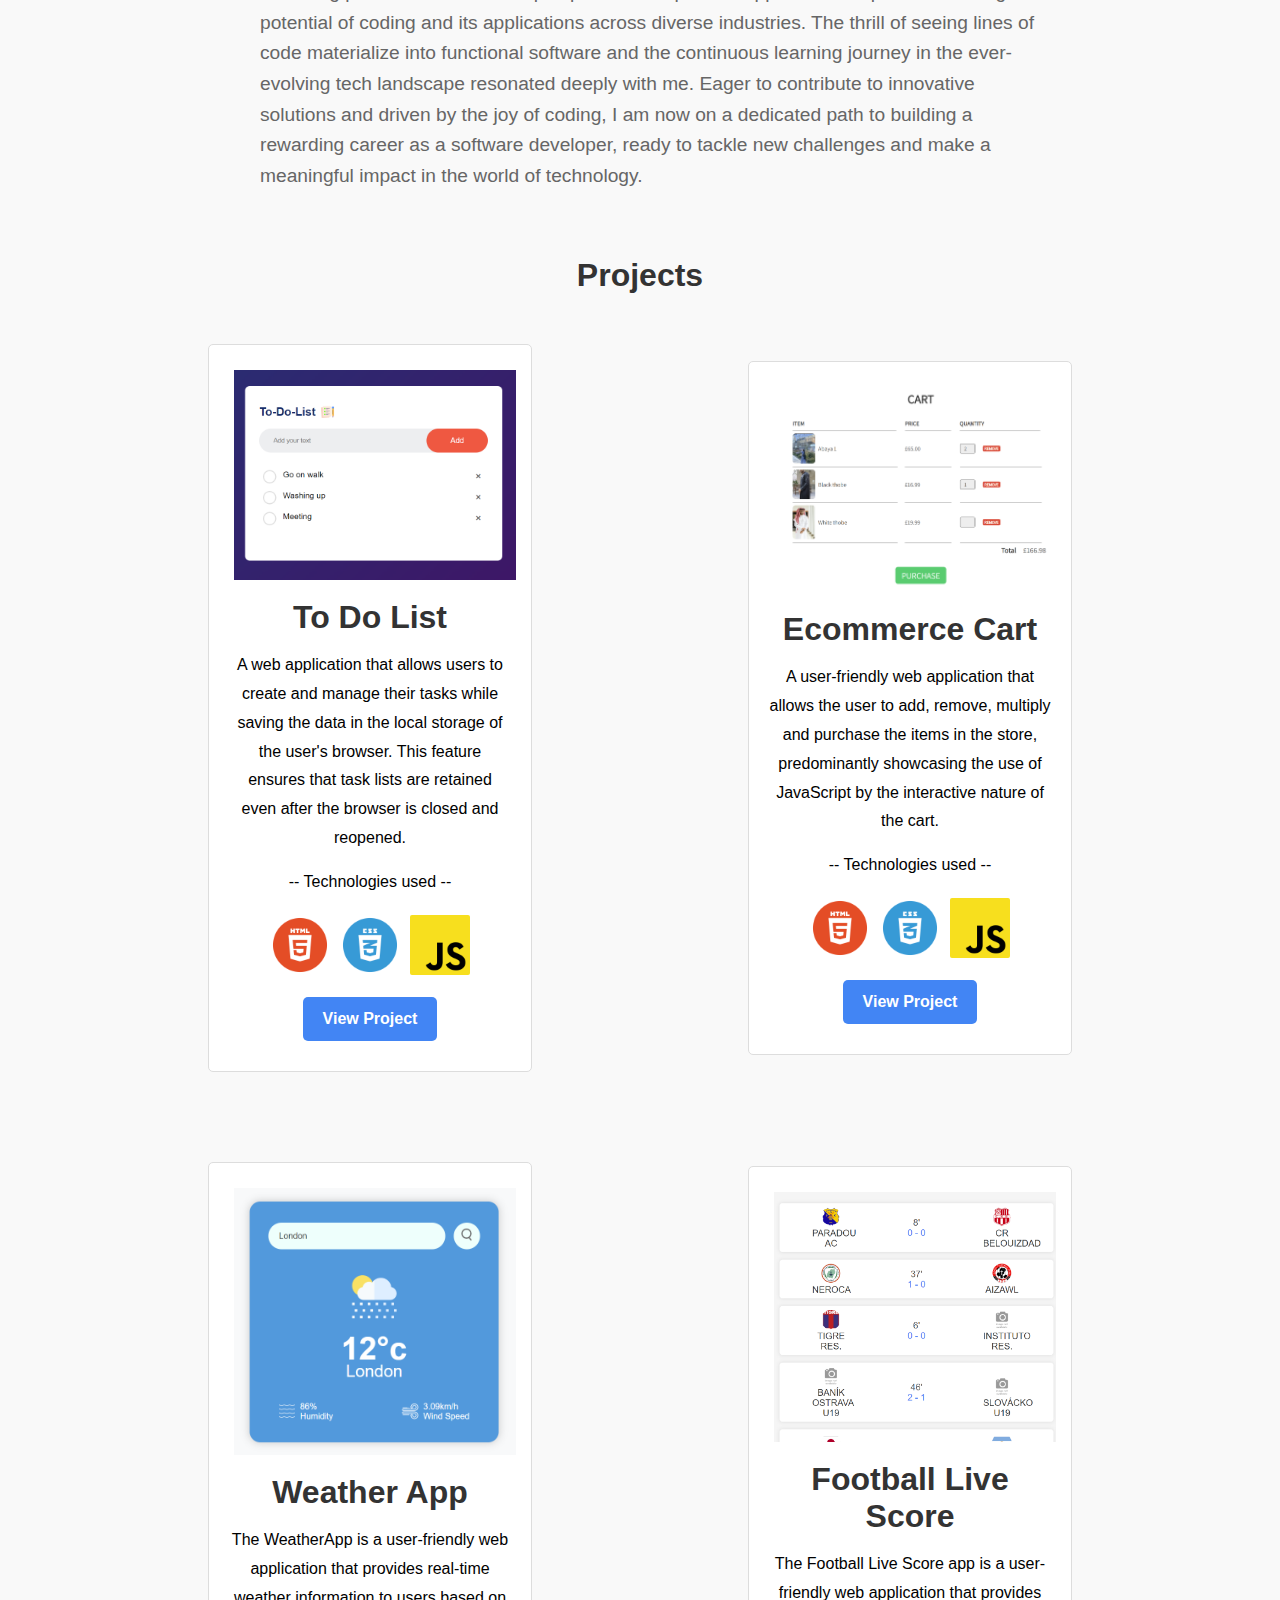
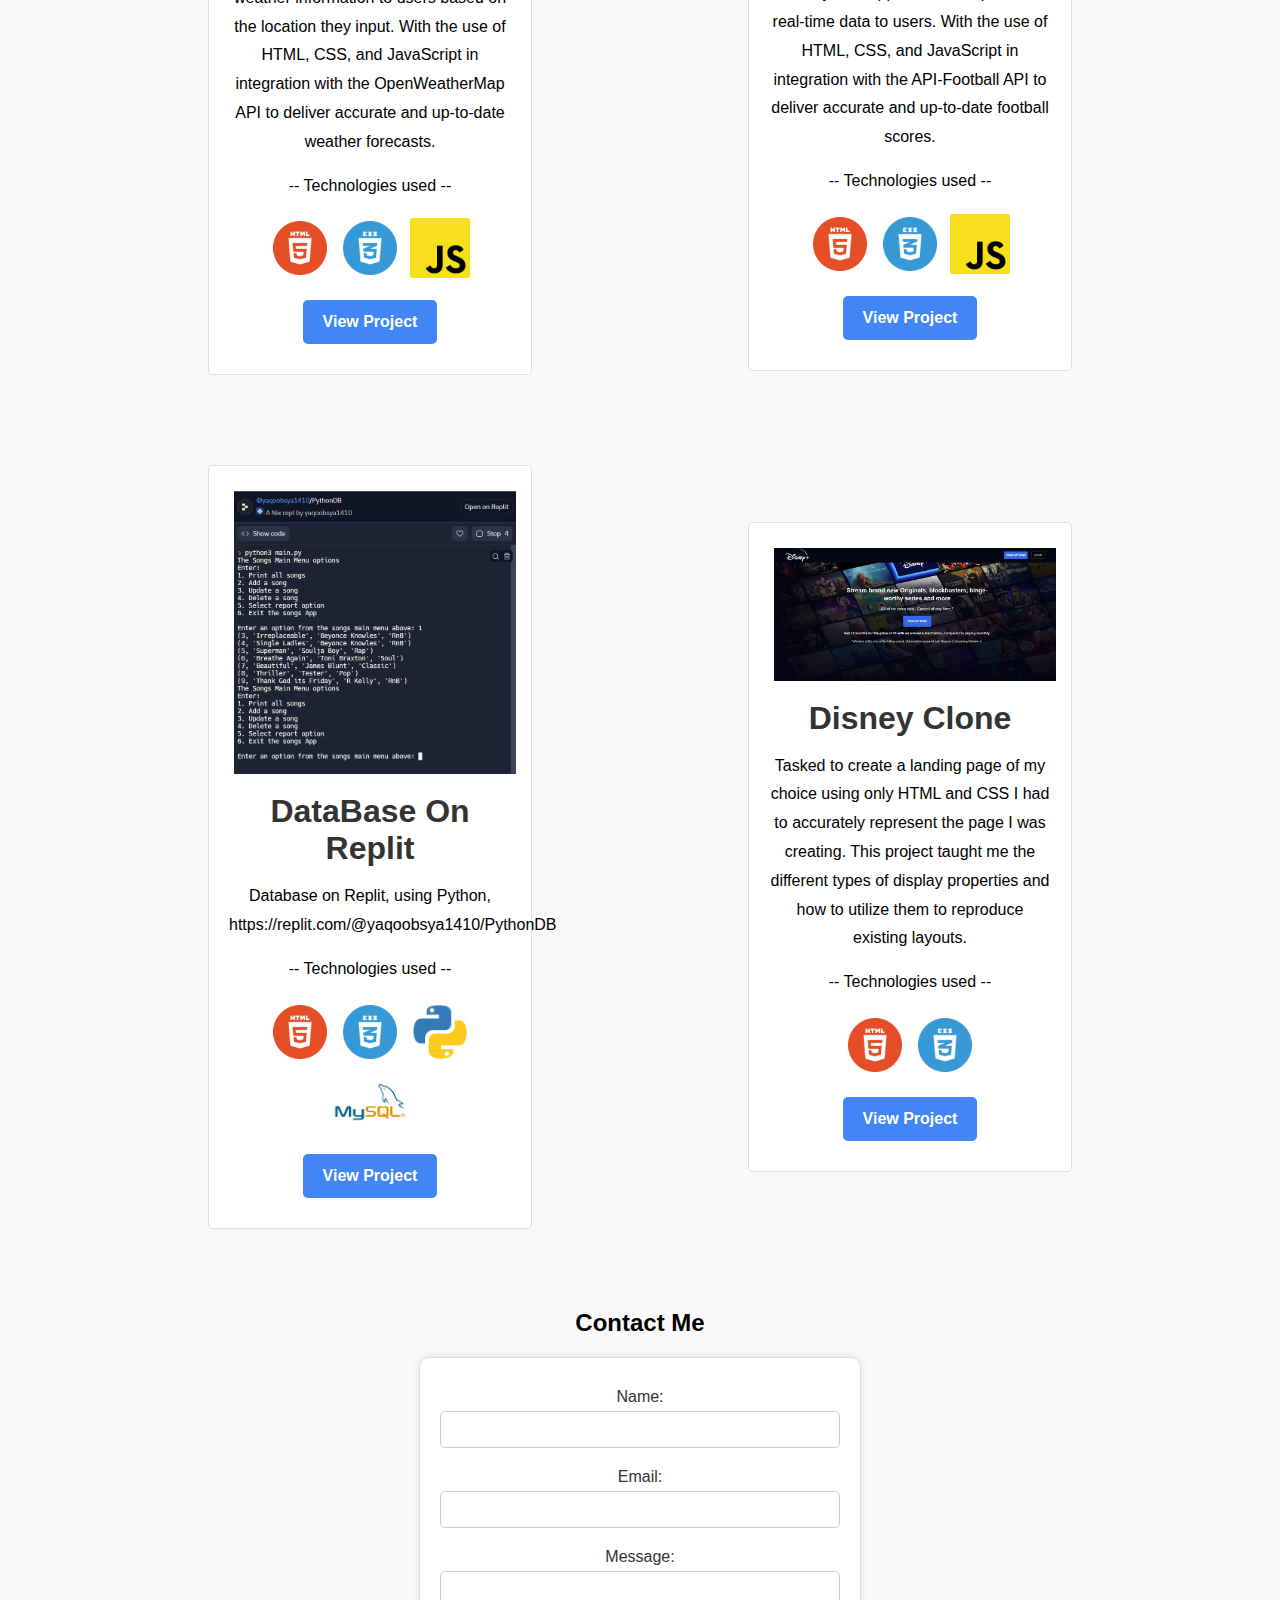
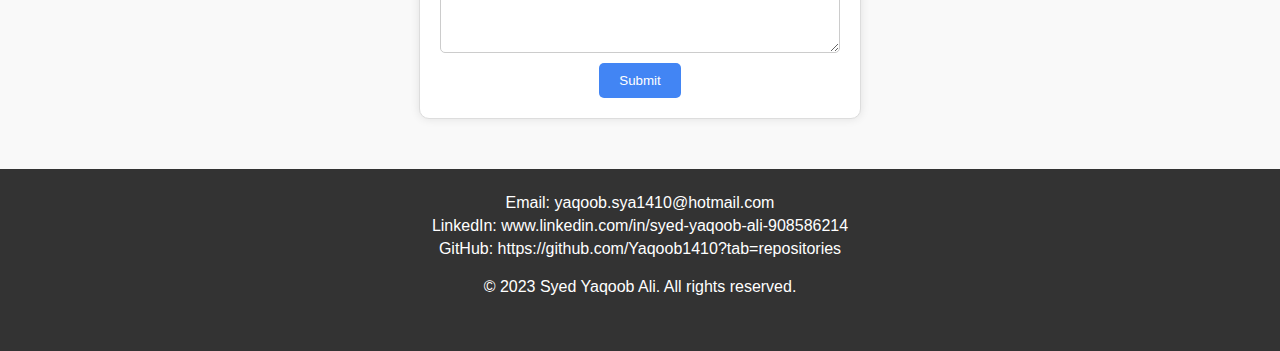
==== commit f916aba4: "Update index.html" ====
--- a/index.html
+++ b/index.html
@@ -168,25 +168,6 @@
 
         <div class="cards">
             <div class="image">
-                <img src="Images/bulb.jpg" alt="Project 1">
-            </div>
-            <div class="title">
-                <h1>Questionair</h1>
-            </div>
-            <div class="des">
-                <p> Lorem ipsum dolor sit amet, consectetur adipisicing elit. Ex labore laudantium iure quos necessitatibus at aliquid, cumque totam! Facere a velit harum </p>
-                <p>-- Technologies used --</p>
-                <img src="Images/html.png" alt="">
-                <img src="Images/css.png" alt="">
-                <img src="Images/javascript.png" alt="">
-                <div class="button-container">
-                    <button class="button"><a href="javascript-flower-animation/index2.html">View Project</a></button>
-                </div>
-            </div>
-        </div>
-
-        <div class="cards">
-            <div class="image">
                 <img src="Images/DisneySS.png" alt="Project 1">
             </div>
             <div class="title">
